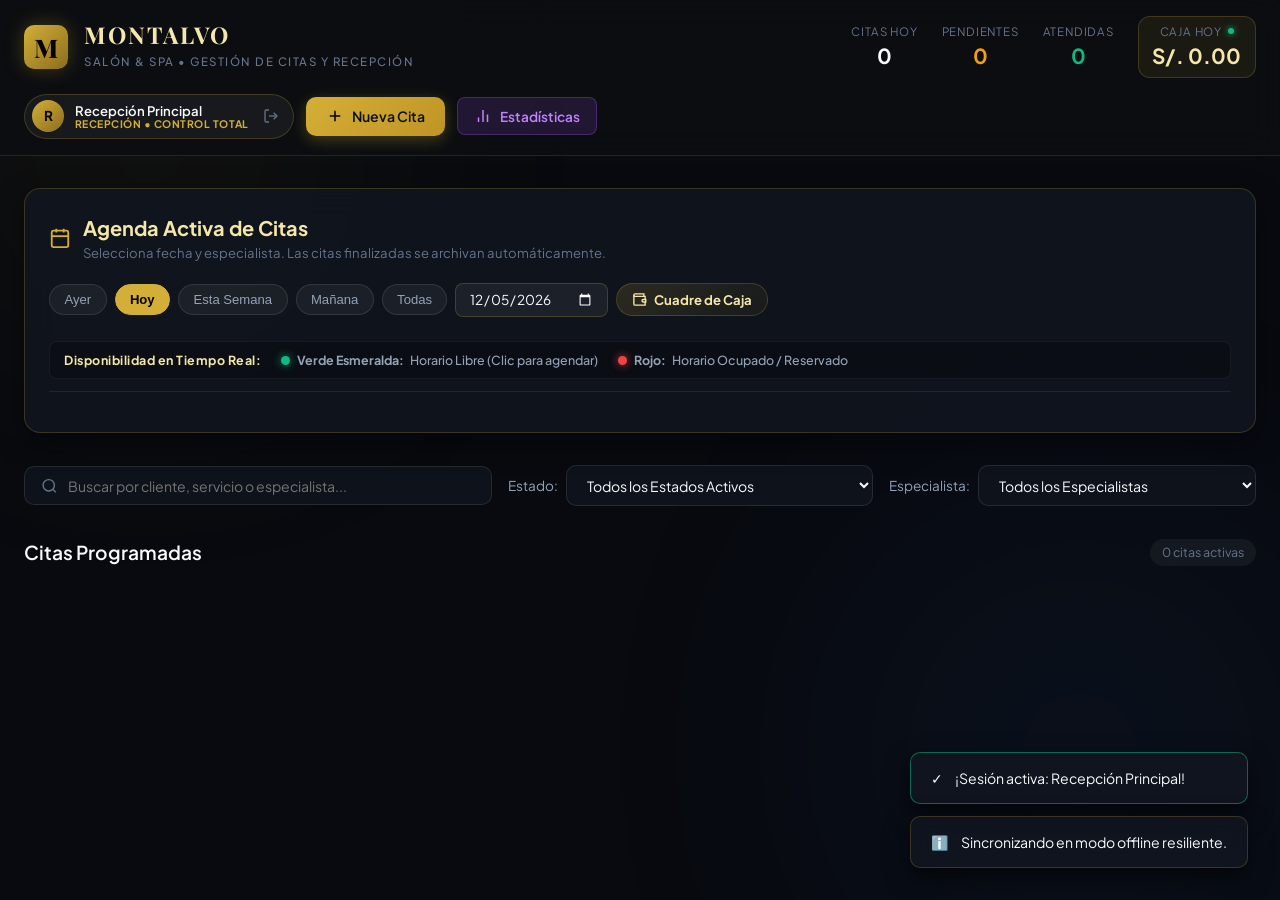
==== web/index.html @ 93b32dc4 "Sistema Montalvo Salón & Spa" ====
<!DOCTYPE html>
<html lang="es">
<head>
  <meta charset="UTF-8">
  <meta name="viewport" content="width=device-width, initial-scale=1.0">
  <title>Montalvo Salón & Spa | Gestión de Citas y Agenda</title>
  <link rel="preconnect" href="https://fonts.googleapis.com">
  <link href="https://fonts.googleapis.com/css2?family=Outfit:wght@300;400;500;600;700;800&family=Playfair+Display:ital,wght@0,600;0,700;1,400&family=Plus+Jakarta+Sans:wght@400;500;600;700;800&display=swap" rel="stylesheet">
  <link rel="stylesheet" href="styles.css">
</head>
<body>
  <!-- Fondo decorativo con gradientes sutiles -->
  <div class="bg-glow glow-1"></div>
  <div class="bg-glow glow-2"></div>

  <!-- Header / Barra de Navegación -->
  <header class="header">
    <div class="header-container">
      <div class="brand">
        <div class="brand-logo">M</div>
        <div class="brand-text">
          <h1>MONTALVO</h1>
          <span class="brand-tagline">SALÓN & SPA • GESTIÓN DE CITAS Y RECEPCIÓN</span>
        </div>
      </div>

      <div class="header-stats" id="headerStats">
        <div class="stat-card">
          <span class="stat-label">Citas Hoy</span>
          <span class="stat-value" id="statHoy">0</span>
        </div>
        <div class="stat-card">
          <span class="stat-label">Pendientes</span>
          <span class="stat-value text-amber" id="statPendientes">0</span>
        </div>
        <div class="stat-card">
          <span class="stat-label">Atendidas</span>
          <span class="stat-value text-emerald" id="statAtendidas">0</span>
        </div>
        <div class="stat-card stat-caja-header" id="cardCajaHeader" title="Ver desglose y arqueo de caja">
          <div class="caja-header-title-row">
            <span class="stat-label" id="statCajaLabel">Caja Hoy</span>
            <span class="caja-live-pulse" title="Actualizado en tiempo real"></span>
          </div>
          <span class="stat-value text-gold" id="statCajaValor">S/. 0.00</span>
        </div>
      </div>

      <div class="header-actions">
        <!-- Control de Sesión Activa (Recepcionista) -->
        <div class="user-session-badge" id="userSessionBadge">
          <div class="user-avatar" id="userAvatar">R</div>
          <div class="user-info">
            <span class="user-name" id="userName">Recepción Principal</span>
            <span class="user-role-tag" id="userRoleTag">RECEPCIONISTA</span>
          </div>
          <button class="btn-logout" id="btnLogout" title="Cerrar Sesión">
            <svg width="16" height="16" viewBox="0 0 24 24" fill="none" stroke="currentColor" stroke-width="2"><path d="M9 21H5a2 2 0 0 1-2-2V5a2 2 0 0 1 2-2h4"></path><polyline points="16 17 21 12 16 7"></polyline><line x1="21" y1="12" x2="9" y2="12"></line></svg>
          </button>
        </div>

        <button class="btn btn-gold" id="btnNuevaCita">
          <svg width="18" height="18" viewBox="0 0 24 24" fill="none" stroke="currentColor" stroke-width="2.2"><line x1="12" y1="5" x2="12" y2="19"></line><line x1="5" y1="12" x2="19" y2="12"></line></svg>
          Nueva Cita
        </button>

        <button class="btn btn-admin-stats" id="btnToggleStats" title="Ver Panel de Estadísticas">
          <svg width="18" height="18" viewBox="0 0 24 24" fill="none" stroke="currentColor" stroke-width="2"><line x1="18" y1="20" x2="18" y2="10"></line><line x1="12" y1="20" x2="12" y2="4"></line><line x1="6" y1="20" x2="6" y2="14"></line></svg>
          Estadísticas
        </button>
      </div>
    </div>
  </header>

  <!-- Contenedor Principal -->
  <main class="main-container">

    <!-- Panel de Estadísticas de Recepción (Ocultable / Tiempo Real) -->
    <section class="admin-stats-panel card hidden" id="panelAdminStats">
      <div class="stats-panel-header">
        <div>
          <span class="badge-gold">RESUMEN DEL SALÓN</span>
          <h2>Panel de Métricas & Rendimiento en Tiempo Real</h2>
        </div>
        <button class="btn-close-panel" id="btnCerrarStats">&times;</button>
      </div>

      <div class="kpi-grid">
        <div class="kpi-card">
          <span class="kpi-label">Total Citas Registradas</span>
          <span class="kpi-val" id="kpiTotal">0</span>
        </div>
        <div class="kpi-card">
          <span class="kpi-label">Citas Finalizadas (Cobradas)</span>
          <span class="kpi-val text-emerald" id="kpiFinalizadas">0</span>
        </div>
        <div class="kpi-card">
          <span class="kpi-label">Citas Pendientes de Atención</span>
          <span class="kpi-val text-amber" id="kpiPendientes">0</span>
        </div>
        <div class="kpi-card">
          <span class="kpi-label">Ingresos Totales en Caja</span>
          <span class="kpi-val text-gold" id="kpiIngresos">S/. 0.00</span>
        </div>
      </div>

      <div class="stats-breakdown-row">
        <div class="breakdown-card">
          <h3>Demanda por Especialidad / Servicio</h3>
          <div id="breakdownServicios" class="breakdown-list">
            <!-- Barras dinámicas de servicios -->
          </div>
        </div>
        <div class="breakdown-card">
          <h3>Citas Atendidas por Especialista</h3>
          <div id="breakdownEstilistas" class="breakdown-list">
            <!-- Barras dinámicas de estilistas -->
          </div>
        </div>
      </div>
    </section>
    
    <!-- Barra de Calendario y Filtro de Fecha -->
    <section class="calendar-bar card">
      <div class="calendar-header">
        <div class="calendar-title-group">
          <svg width="22" height="22" viewBox="0 0 24 24" fill="none" stroke="#d4af37" stroke-width="2"><rect x="3" y="4" width="18" height="18" rx="2" ry="2"></rect><line x1="16" y1="2" x2="16" y2="6"></line><line x1="8" y1="2" x2="8" y2="6"></line><line x1="3" y1="10" x2="21" y2="10"></line></svg>
          <div>
            <h2>Agenda Activa de Citas</h2>
            <p class="subtitle" id="calendarSubtitle">Selecciona fecha y especialista. Las citas finalizadas se archivan automáticamente.</p>
          </div>
        </div>

        <div class="calendar-controls">
          <button class="btn-chip" id="chipAyer" title="Ver citas y caja de ayer">Ayer</button>
          <button class="btn-chip active" id="chipHoy" title="Ver citas y caja de hoy">Hoy</button>
          <button class="btn-chip" id="chipSemana" title="Ver citas y balance semanal">Esta Semana</button>
          <button class="btn-chip" id="chipManana" title="Ver citas programadas de mañana">Mañana</button>
          <button class="btn-chip" id="chipTodas" title="Ver todo el historial activo">Todas</button>
          <div class="date-input-wrapper">
            <input type="date" id="inputFechaFiltro" class="date-input">
          </div>
          <button class="btn-caja-action" id="btnAbrirCaja" title="Ver balance, arqueo y recibos cobrados">
            <svg width="15" height="15" viewBox="0 0 24 24" fill="none" stroke="currentColor" stroke-width="2.2"><path d="M21 12V7H5a2 2 0 0 1 0-4h14v4"></path><path d="M3 5v14a2 2 0 0 0 2 2h16v-5"></path><path d="M18 12a2 2 0 0 0 0 4h4v-4Z"></path></svg>
            <span>Cuadre de Caja</span>
          </button>
        </div>
      </div>

      <!-- Leyenda de Disponibilidad en Tiempo Real -->
      <div class="slots-legend">
        <span class="legend-title">Disponibilidad en Tiempo Real:</span>
        <span class="legend-item"><span class="legend-dot dot-free"></span> <strong>Verde Esmeralda:</strong> Horario Libre (Clic para agendar)</span>
        <span class="legend-item"><span class="legend-dot dot-busy"></span> <strong>Rojo:</strong> Horario Ocupado / Reservado</span>
      </div>

      <!-- Barra de Horarios y Disponibilidad Rápida (Teclado Compacto Inteligente) -->
      <div class="slots-keyboard-grid" id="slotsVisualizer">
        <!-- Renderizado dinámico de chips compactos Verde / Rojo -->
      </div>
    </section>

    <!-- Barra de Filtros y Búsqueda -->
    <section class="filters-bar">
      <div class="search-box">
        <svg width="18" height="18" viewBox="0 0 24 24" fill="none" stroke="currentColor" stroke-width="2"><circle cx="11" cy="11" r="8"></circle><line x1="21" y1="21" x2="16.65" y2="16.65"></line></svg>
        <input type="text" id="inputBuscar" placeholder="Buscar por cliente, servicio o especialista...">
      </div>

      <div class="filter-group">
        <label for="filtroEstado">Estado:</label>
        <select id="filtroEstado" class="select-styled">
          <option value="TODOS">Todos los Estados Activos</option>
          <option value="Pendiente">Pendientes</option>
          <option value="Reprogramada">Reprogramadas</option>
          <option value="Atendida">Atendidas (Listas para Cobrar/Finalizar)</option>
          <option value="Cancelada">Canceladas</option>
        </select>
      </div>

      <div class="filter-group" id="groupFiltroEstilista">
        <label for="filtroEstilista">Especialista:</label>
        <select id="filtroEstilista" class="select-styled">
          <option value="TODOS">Todos los Especialistas</option>
        </select>
      </div>
    </section>

    <!-- Grid de Citas -->
    <section class="appointments-section">
      <div class="section-title-bar">
        <h3 id="citasTitulo">Citas Programadas</h3>
        <span class="badge-counter" id="contadorCitas">0 citas activas</span>
      </div>

      <div class="appointments-grid" id="citasGrid">
        <!-- Tarjetas dinámicas de citas -->
      </div>

      <div class="empty-state hidden" id="emptyState">
        <div class="empty-icon">✨</div>
        <h3>No hay citas activas para este criterio</h3>
        <p>Puedes registrar una nueva cita haciendo clic en el botón superior "+ Nueva Cita" o en un horario verde disponible.</p>
      </div>
    </section>
  </main>

  <!-- Modal: Iniciar Sesión de Recepción -->
  <div class="modal-overlay hidden" id="modalLogin">
    <div class="modal card modal-login-box">
      <div class="modal-header">
        <div class="text-center w-100">
          <div class="modal-brand-logo">M</div>
          <h3>Acceso a Recepción Montalvo</h3>
          <p class="subtitle">Gestión centralizada de citas y agenda</p>
        </div>
      </div>

      <!-- Acceso Rápido de 1 Clic -->
      <div class="quick-login-section">
        <button class="btn-quick-user w-100" id="btnQuickRecep" data-user="recep" data-pass="montalvo">
          <span class="quick-role-icon">👩‍💼</span>
          <div class="quick-user-text">
            <strong>Ingresar como Recepcionista (1 Clic)</strong>
            <span>Usuario: recep • Acceso Completo al Sistema</span>
          </div>
        </button>
      </div>

      <div class="divider-text">o ingresar con credenciales</div>

      <form id="formLogin" class="modal-form">
        <div class="form-group">
          <label for="loginUsername">Usuario</label>
          <input type="text" id="loginUsername" class="input-field" placeholder="recep" required>
        </div>
        <div class="form-group">
          <label for="loginPassword">Contraseña</label>
          <input type="password" id="loginPassword" class="input-field" placeholder="••••••" required>
        </div>

        <div id="loginError" class="alert-box alert-error hidden"></div>

        <div class="modal-footer">
          <button type="submit" class="btn btn-gold w-100">Entrar al Sistema</button>
        </div>
      </form>
    </div>
  </div>

  <!-- Modal: Nueva Cita -->
  <div class="modal-overlay hidden" id="modalNuevaCita">
    <div class="modal card">
      <div class="modal-header">
        <div>
          <h3>Agendar Nueva Cita</h3>
          <p class="subtitle">Montalvo Salón & Spa • Reserva Inteligente</p>
        </div>
        <button class="btn-close-modal" id="btnCerrarModalNueva">&times;</button>
      </div>

      <form id="formNuevaCita" class="modal-form">
        <div class="form-group">
          <label for="inputCliente">Nombre del Cliente *</label>
          <input type="text" id="inputCliente" class="input-field" placeholder="Ej. Luciana Ramos" required>
        </div>

        <div class="form-row">
          <div class="form-group">
            <label for="selectServicio">Servicio Solicitado *</label>
            <select id="selectServicio" class="select-styled" required></select>
          </div>
          <div class="form-group">
            <label for="selectEstilista">Especialista Asignado *</label>
            <select id="selectEstilista" class="select-styled" required></select>
          </div>
        </div>

        <div class="service-preview-box" id="servicePreviewBox">
          <span id="previewPrecio">Total: S/. 35.00</span>
          <span id="previewDuracion">Duración: 45 min</span>
        </div>

        <div class="form-row">
          <div class="form-group">
            <label for="inputFechaCita">Fecha de Cita *</label>
            <input type="date" id="inputFechaCita" class="input-field" required>
          </div>
          <div class="form-group">
            <label for="inputHoraCita">Hora *</label>
            <select id="inputHoraCita" class="select-styled" required>
              <option value="09:00">09:00 AM</option>
              <option value="10:00">10:00 AM</option>
              <option value="11:00">11:00 AM</option>
              <option value="11:30">11:30 AM</option>
              <option value="12:30">12:30 PM</option>
              <option value="14:00">02:00 PM</option>
              <option value="15:00">03:00 PM</option>
              <option value="16:00">04:00 PM</option>
              <option value="16:30">04:30 PM</option>
              <option value="17:30">05:30 PM</option>
              <option value="18:30">06:30 PM</option>
              <option value="19:30">07:30 PM</option>
            </select>
          </div>
        </div>

        <div class="modal-footer">
          <button type="button" class="btn btn-outline" id="btnCancelarModalNueva">Cancelar</button>
          <button type="submit" class="btn btn-gold">Confirmar y Agendar</button>
        </div>
      </form>
    </div>
  </div>

  <!-- Modal: Reprogramar Cita -->
  <div class="modal-overlay hidden" id="modalReprogramar">
    <div class="modal card">
      <div class="modal-header">
        <div>
          <h3>Reprogramar Cita</h3>
          <p class="subtitle">Validación de Estado y Horarios Disponibles</p>
        </div>
        <button class="btn-close-modal" id="btnCerrarModalReprogramar">&times;</button>
      </div>

      <div class="reprogram-summary" id="reprogramSummary"></div>

      <form id="formReprogramar" class="modal-form">
        <input type="hidden" id="reprogramId">

        <div class="form-row">
          <div class="form-group">
            <label for="reprogramNuevaFecha">Nueva Fecha *</label>
            <input type="date" id="reprogramNuevaFecha" class="input-field" required>
          </div>
          <div class="form-group">
            <label for="reprogramNuevaHora">Nueva Hora *</label>
            <select id="reprogramNuevaHora" class="select-styled" required>
              <option value="09:00">09:00 AM</option>
              <option value="10:00">10:00 AM</option>
              <option value="11:00">11:00 AM</option>
              <option value="11:30">11:30 AM</option>
              <option value="12:30">12:30 PM</option>
              <option value="14:00">02:00 PM</option>
              <option value="15:00">03:00 PM</option>
              <option value="16:00">04:00 PM</option>
              <option value="16:30">04:30 PM</option>
              <option value="17:30">05:30 PM</option>
              <option value="18:30">06:30 PM</option>
              <option value="19:30">07:30 PM</option>
            </select>
          </div>
        </div>

        <div class="alert-box alert-info">
          ℹ️ <strong>Regla del Sistema:</strong> Si la cita se encuentra en estado <em>Atendida</em> o <em>Finalizada</em>, el sistema impedirá la reprogramación.
        </div>

        <div class="modal-footer">
          <button type="button" class="btn btn-outline" id="btnCancelarModalReprogramar">Descartar</button>
          <button type="submit" class="btn btn-gold">Guardar Nueva Fecha/Hora</button>
        </div>
      </form>
    </div>
  </div>

  <!-- Modal de Cuadre y Cierre de Caja (Recepción & Auditoría) -->
  <div class="modal-overlay hidden" id="modalCierreCaja">
    <div class="modal-content bento-modal-caja">
      <div class="modal-header">
        <div class="caja-modal-title">
          <div class="modal-gold-badge">
            <svg width="22" height="22" viewBox="0 0 24 24" fill="none" stroke="#d4af37" stroke-width="2.2"><path d="M21 12V7H5a2 2 0 0 1 0-4h14v4"></path><path d="M3 5v14a2 2 0 0 0 2 2h16v-5"></path><path d="M18 12a2 2 0 0 0 0 4h4v-4Z"></path></svg>
          </div>
          <div>
            <h3>Cuadre de Caja & Arqueo de Ingresos</h3>
            <span class="caja-periodo-badge" id="cajaPeriodoLabel">Hoy</span>
          </div>
        </div>
        <button class="btn-close-modal" id="btnCerrarModalCaja">&times;</button>
      </div>

      <!-- Métricas Bento de Caja -->
      <div class="caja-kpi-grid">
        <div class="caja-kpi-card">
          <span class="caja-kpi-subtitle">Total Recaudado</span>
          <span class="caja-kpi-number text-gold" id="cajaModalTotal">S/. 0.00</span>
        </div>
        <div class="caja-kpi-card">
          <span class="caja-kpi-subtitle">Servicios Cobrados</span>
          <span class="caja-kpi-number text-emerald" id="cajaModalServiciosCount">0</span>
        </div>
        <div class="caja-kpi-card">
          <span class="caja-kpi-subtitle">Ticket Promedio</span>
          <span class="caja-kpi-number text-cyan" id="cajaModalTicketPromedio">S/. 0.00</span>
        </div>
      </div>

      <!-- Desglose por Estilista -->
      <div class="caja-breakdown-section">
        <h4 class="caja-subheading">Facturación por Especialista</h4>
        <div class="caja-stylist-grid" id="cajaStylistGrid">
          <!-- Generado dinámicamente -->
        </div>
      </div>

      <!-- Historial de Servicios Cobrados -->
      <div class="caja-table-section">
        <h4 class="caja-subheading">Detalle de Servicios Cobrados</h4>
        <div class="caja-table-wrapper">
          <table class="caja-table">
            <thead>
              <tr>
                <th>Hora</th>
                <th>Fecha</th>
                <th>Cliente</th>
                <th>Servicio</th>
                <th>Especialista</th>
                <th>Monto</th>
                <th>Estado</th>
              </tr>
            </thead>
            <tbody id="cajaTablaCitas">
              <!-- Filas generadas dinámicamente -->
            </tbody>
          </table>
        </div>
      </div>

      <div class="modal-footer caja-modal-footer">
        <button type="button" class="btn btn-outline" id="btnExportarCaja">
          <svg width="15" height="15" viewBox="0 0 24 24" fill="none" stroke="currentColor" stroke-width="2"><polyline points="6 9 6 2 18 2 18 9"></polyline><path d="M6 18H4a2 2 0 0 1-2-2v-5a2 2 0 0 1 2-2h16a2 2 0 0 1 2 2v5a2 2 0 0 1-2 2h-2"></path><rect x="6" y="14" width="12" height="8"></rect></svg>
          Imprimir / Exportar Reporte
        </button>
        <button type="button" class="btn btn-gold" id="btnCerrarCajaFooter">Cerrar</button>
      </div>
    </div>
  </div>

  <!-- Notificaciones Toast -->
  <div class="toast-container" id="toastContainer"></div>

  <script src="app.js"></script>
</body>
</html>
---- web/styles.css ----
:root {
  --bg-main: #080a0f;
  --bg-surface: #0e121a;
  --bg-card: rgba(18, 23, 34, 0.75);
  --bg-card-hover: rgba(24, 30, 46, 0.9);
  
  --gold-primary: #d4af37;
  --gold-light: #f5e7a9;
  --gold-dark: #8c6d1f;
  --gold-glow: rgba(212, 175, 55, 0.28);
  --gold-border: rgba(212, 175, 55, 0.22);
  --gold-border-glow: rgba(212, 175, 55, 0.45);

  --text-primary: #f8fafc;
  --text-secondary: #94a3b8;
  --text-muted: #64748b;

  /* Estados y Píldoras Luminosas con Pulse */
  --status-pending-bg: rgba(245, 158, 11, 0.1);
  --status-pending-text: #fbbf24;
  --status-pending-border: rgba(245, 158, 11, 0.25);
  --status-pending-dot: #f59e0b;

  --status-active-bg: rgba(14, 165, 233, 0.1);
  --status-active-text: #38bdf8;
  --status-active-border: rgba(14, 165, 233, 0.25);
  --status-active-dot: #0ea5e9;

  --status-reprogrammed-bg: rgba(99, 102, 241, 0.1);
  --status-reprogrammed-text: #818cf8;
  --status-reprogrammed-border: rgba(99, 102, 241, 0.25);
  --status-reprogrammed-dot: #6366f1;

  --status-canceled-bg: rgba(239, 68, 68, 0.08);
  --status-canceled-text: #f87171;
  --status-canceled-border: rgba(239, 68, 68, 0.2);
  --status-canceled-dot: #ef4444;

  /* Esmeralda Neón para Horarios Libres */
  --emerald-free-bg: rgba(16, 185, 129, 0.12);
  --emerald-free-text: #34d399;
  --emerald-free-border: rgba(16, 185, 129, 0.3);
  --emerald-free-glow: rgba(16, 185, 129, 0.4);

  --font-main: 'Plus Jakarta Sans', -apple-system, BlinkMacSystemFont, 'Segoe UI', Roboto, sans-serif;
  --font-display: 'Outfit', sans-serif;
  --font-serif: 'Playfair Display', Georgia, serif;
  --ease-smooth: cubic-bezier(0.16, 1, 0.3, 1);
}

* {
  box-sizing: border-box;
  margin: 0;
  padding: 0;
}

body {
  font-family: var(--font-main);
  background-color: var(--bg-main);
  color: var(--text-primary);
  line-height: 1.5;
  min-height: 100vh;
  position: relative;
  overflow-x: hidden;
}

/* Background Ambient Glows */
.bg-glow {
  position: fixed;
  border-radius: 50%;
  filter: blur(140px);
  pointer-events: none;
  z-index: 0;
  opacity: 0.15;
}
.glow-1 {
  width: 500px;
  height: 500px;
  background: radial-gradient(circle, var(--gold-primary), transparent 70%);
  top: -100px;
  left: -100px;
}
.glow-2 {
  width: 600px;
  height: 600px;
  background: radial-gradient(circle, #3b82f6, transparent 70%);
  bottom: -150px;
  right: -100px;
}

/* Utilitarios */
.hidden { display: none !important; }
.card {
  background: var(--bg-card);
  backdrop-filter: blur(16px);
  -webkit-backdrop-filter: blur(16px);
  border: 1px solid var(--gold-border);
  border-radius: 16px;
  box-shadow: 0 10px 30px rgba(0, 0, 0, 0.45);
}

/* Header */
.header {
  position: sticky;
  top: 0;
  z-index: 50;
  background: rgba(12, 14, 18, 0.88);
  backdrop-filter: blur(16px);
  border-bottom: 1px solid rgba(212, 175, 55, 0.15);
  padding: 1rem 1.5rem;
}
.header-container {
  max-width: 1300px;
  margin: 0 auto;
  display: flex;
  align-items: center;
  justify-content: space-between;
  flex-wrap: wrap;
  gap: 1rem;
}

.brand {
  display: flex;
  align-items: center;
  gap: 1rem;
}
.brand-logo {
  width: 44px;
  height: 44px;
  background: linear-gradient(135deg, var(--gold-primary), var(--gold-dark));
  color: #000;
  font-family: var(--font-serif);
  font-size: 1.6rem;
  font-weight: 800;
  display: flex;
  align-items: center;
  justify-content: center;
  border-radius: 10px;
  box-shadow: 0 0 20px var(--gold-glow);
}
.brand-text h1 {
  font-family: var(--font-serif);
  font-size: 1.45rem;
  letter-spacing: 2px;
  color: var(--gold-light);
  line-height: 1.1;
}
.brand-tagline {
  font-size: 0.72rem;
  letter-spacing: 1.5px;
  color: var(--text-muted);
  font-weight: 500;
}

.header-stats {
  display: flex;
  align-items: center;
  gap: 1.5rem;
}
.stat-card {
  display: flex;
  flex-direction: column;
  align-items: center;
}
.stat-label {
  font-size: 0.72rem;
  color: var(--text-muted);
  text-transform: uppercase;
  letter-spacing: 0.8px;
}
.stat-value {
  font-size: 1.3rem;
  font-weight: 700;
  color: var(--text-primary);
}
.text-amber { color: #f59e0b; }
.text-emerald { color: #10b981; }

.header-actions {
  display: flex;
  align-items: center;
  gap: 0.75rem;
}

/* Botones */
.btn {
  display: inline-flex;
  align-items: center;
  gap: 0.5rem;
  padding: 0.65rem 1.25rem;
  font-family: var(--font-main);
  font-size: 0.88rem;
  font-weight: 600;
  border-radius: 10px;
  cursor: pointer;
  transition: all 0.25s ease;
  border: none;
  text-decoration: none;
}
.btn-gold {
  background: linear-gradient(135deg, var(--gold-primary), #bf9525);
  color: #0c0e12;
  box-shadow: 0 4px 15px rgba(212, 175, 55, 0.3);
}
.btn-gold:hover {
  transform: translateY(-2px);
  box-shadow: 0 6px 20px rgba(212, 175, 55, 0.5);
  background: linear-gradient(135deg, #dfbc45, var(--gold-primary));
}
.btn-outline {
  background: rgba(255, 255, 255, 0.04);
  color: var(--text-primary);
  border: 1px solid rgba(255, 255, 255, 0.12);
}
.btn-outline:hover {
  background: rgba(255, 255, 255, 0.08);
  border-color: var(--gold-primary);
  color: var(--gold-light);
}

/* Main Container */
.main-container {
  max-width: 1300px;
  margin: 2rem auto;
  padding: 0 1.5rem;
  display: flex;
  flex-direction: column;
  gap: 2rem;
  position: relative;
  z-index: 1;
}

/* Calendar & Availability Bar */
.calendar-bar {
  padding: 1.5rem;
}
.calendar-header {
  display: flex;
  justify-content: space-between;
  align-items: center;
  flex-wrap: wrap;
  gap: 1.25rem;
  margin-bottom: 1.5rem;
}
.calendar-title-group {
  display: flex;
  align-items: center;
  gap: 0.75rem;
}
.calendar-title-group h2 {
  font-size: 1.25rem;
  color: var(--gold-light);
}
.subtitle {
  font-size: 0.82rem;
  color: var(--text-muted);
}
.calendar-controls {
  display: flex;
  align-items: center;
  gap: 0.5rem;
  flex-wrap: wrap;
}
.btn-chip {
  padding: 0.45rem 0.9rem;
  border-radius: 20px;
  background: rgba(255, 255, 255, 0.05);
  border: 1px solid rgba(255, 255, 255, 0.1);
  color: var(--text-secondary);
  font-size: 0.82rem;
  font-weight: 500;
  cursor: pointer;
  transition: all 0.2s;
}
.btn-chip:hover {
  border-color: var(--gold-primary);
  color: var(--text-primary);
}
.btn-chip.active {
  background: var(--gold-primary);
  color: #000;
  border-color: var(--gold-primary);
  font-weight: 600;
}
.date-input-wrapper {
  position: relative;
}
.date-input {
  background: rgba(255, 255, 255, 0.06);
  border: 1px solid var(--gold-border);
  color: var(--text-primary);
  padding: 0.42rem 0.8rem;
  border-radius: 8px;
  font-family: var(--font-main);
  font-size: 0.85rem;
}
.date-input::-webkit-calendar-picker-indicator {
  filter: invert(1);
  cursor: pointer;
}

/* Slots Legend */
.slots-legend {
  display: flex;
  align-items: center;
  gap: 1.25rem;
  margin-top: 1rem;
  padding: 0.55rem 0.9rem;
  background: rgba(0, 0, 0, 0.25);
  border-radius: 8px;
  border: 1px solid rgba(255, 255, 255, 0.05);
  font-size: 0.78rem;
  color: var(--text-secondary);
}
.legend-title {
  font-weight: 700;
  color: var(--gold-light);
  letter-spacing: 0.04em;
}
.legend-item {
  display: flex;
  align-items: center;
  gap: 0.4rem;
  font-weight: 500;
}
.legend-dot {
  width: 9px;
  height: 9px;
  border-radius: 50%;
  display: inline-block;
}
.dot-free {
  background: #10b981;
  box-shadow: 0 0 8px rgba(16, 185, 129, 0.8);
}
.dot-busy {
  background: #ef4444;
  box-shadow: 0 0 8px rgba(239, 68, 68, 0.8);
}

/* ==========================================================
   SLOTS KEYBOARD GRID (TECLADO COMPACTO DE HORARIOS INTELIGENTE)
   ========================================================== */
.slots-keyboard-grid {
  display: grid;
  grid-template-columns: repeat(auto-fill, minmax(92px, 1fr));
  gap: 0.55rem;
  padding-top: 1rem;
  margin-top: 0.75rem;
  border-top: 1px solid rgba(255, 255, 255, 0.08);
}

.slot-chip {
  display: flex;
  flex-direction: column;
  align-items: center;
  justify-content: center;
  padding: 0.5rem 0.65rem;
  border-radius: 10px;
  font-family: var(--font-main);
  font-size: 0.78rem;
  cursor: pointer;
  border: 1px solid transparent;
  transition: all 0.22s var(--ease-smooth);
  user-select: none;
  position: relative;
  overflow: hidden;
}

/* Estado Libre (Verde Esmeralda Neón) */
.slot-chip.is-free {
  background: var(--emerald-free-bg);
  border-color: var(--emerald-free-border);
  color: var(--emerald-free-text);
}

.slot-chip.is-free:hover {
  background: rgba(16, 185, 129, 0.24);
  border-color: var(--emerald-free-text);
  transform: translateY(-2px);
  box-shadow: 0 4px 16px var(--emerald-free-glow);
}

.slot-chip .chip-time {
  font-family: var(--font-display);
  font-weight: 700;
  font-size: 0.88rem;
  letter-spacing: 0.02em;
}

.slot-chip .chip-state {
  font-size: 0.65rem;
  font-weight: 600;
  opacity: 0.88;
  text-transform: uppercase;
  letter-spacing: 0.04em;
  margin-top: 0.1rem;
}

/* Estado Ocupado (Rojo Suave) */
.slot-chip.is-busy {
  background: rgba(239, 68, 68, 0.08);
  border-color: rgba(239, 68, 68, 0.25);
  color: #f87171;
  opacity: 0.65;
  cursor: not-allowed;
}

.slot-chip.is-busy:hover {
  opacity: 0.9;
  border-color: rgba(239, 68, 68, 0.45);
}

/* Filters Bar */
.filters-bar {
  display: flex;
  align-items: center;
  justify-content: space-between;
  flex-wrap: wrap;
  gap: 1rem;
}
.search-box {
  display: flex;
  align-items: center;
  gap: 0.6rem;
  background: var(--bg-surface);
  border: 1px solid rgba(255, 255, 255, 0.1);
  padding: 0.6rem 1rem;
  border-radius: 10px;
  flex: 1;
  min-width: 260px;
  max-width: 480px;
}
.search-box input {
  background: transparent;
  border: none;
  outline: none;
  color: var(--text-primary);
  font-family: var(--font-main);
  font-size: 0.88rem;
  width: 100%;
}
.search-box svg { color: var(--text-muted); }
.filter-group {
  display: flex;
  align-items: center;
  gap: 0.5rem;
  font-size: 0.85rem;
  color: var(--text-secondary);
}
.select-styled {
  background: var(--bg-surface);
  border: 1px solid rgba(255, 255, 255, 0.1);
  color: var(--text-primary);
  padding: 0.6rem 1rem;
  border-radius: 10px;
  font-family: var(--font-main);
  font-size: 0.88rem;
  outline: none;
  cursor: pointer;
}
.select-styled:focus {
  border-color: var(--gold-primary);
}

/* Appointments Section */
.section-title-bar {
  display: flex;
  align-items: center;
  justify-content: space-between;
  margin-bottom: 1.25rem;
}
.section-title-bar h3 {
  font-size: 1.2rem;
  font-weight: 600;
  color: var(--text-primary);
}
.badge-counter {
  font-size: 0.78rem;
  color: var(--text-muted);
  background: rgba(255, 255, 255, 0.05);
  padding: 0.25rem 0.75rem;
  border-radius: 20px;
}

.appointments-grid {
  display: grid;
  grid-template-columns: repeat(auto-fill, minmax(350px, 1fr));
  gap: 1.25rem;
}

/* ==========================================================
   TARJETA DE CITA (BENTO ESTILO PREMIUM & GLASSMORPHISM)
   ========================================================== */
.bento-appointment-card,
.appointment-card {
  position: relative;
  display: flex;
  flex-direction: column;
  justify-content: space-between;
  background: var(--bg-card);
  backdrop-filter: blur(12px);
  -webkit-backdrop-filter: blur(12px);
  border: 1px solid var(--gold-border);
  border-radius: 16px;
  padding: 1.35rem;
  gap: 1.15rem;
  box-shadow: 0 8px 24px rgba(0, 0, 0, 0.35);
  transition: all 0.3s var(--ease-smooth);
}

.bento-appointment-card:hover,
.appointment-card:hover {
  background: var(--bg-card-hover);
  border-color: var(--gold-border-glow);
  transform: translateY(-3px);
  box-shadow: 0 12px 32px rgba(0, 0, 0, 0.5), 0 0 20px var(--gold-glow);
}

/* Cabecera de Tarjeta */
.card-top-row,
.appointment-card-header {
  display: flex;
  justify-content: space-between;
  align-items: center;
}

.time-badge,
.appointment-time {
  display: inline-flex;
  align-items: center;
  gap: 0.45rem;
  font-family: var(--font-display);
  font-weight: 700;
  font-size: 0.95rem;
  color: var(--text-primary);
  background: rgba(255, 255, 255, 0.05);
  padding: 0.3rem 0.65rem;
  border-radius: 8px;
  border: 1px solid rgba(255, 255, 255, 0.08);
}

/* ==========================================================
   PÍLDORAS DE ESTADO CON PULSE ANIMATION
   ========================================================== */
.status-pill {
  display: inline-flex;
  align-items: center;
  gap: 0.45rem;
  padding: 0.28rem 0.65rem;
  border-radius: 999px;
  font-family: var(--font-main);
  font-size: 0.72rem;
  font-weight: 700;
  letter-spacing: 0.03em;
  text-transform: uppercase;
}

.status-dot {
  width: 6px;
  height: 6px;
  border-radius: 50%;
  position: relative;
}

.status-dot::after {
  content: '';
  position: absolute;
  top: 0;
  left: 0;
  width: 100%;
  height: 100%;
  border-radius: 50%;
  animation: pulse-ring 1.8s infinite cubic-bezier(0.24, 0, 0.38, 1);
}

/* Pendiente (Ámbar sutil con texto dorado brillante) */
.status-pill.pending,
.status-badge.status-pendiente {
  background: var(--status-pending-bg);
  color: var(--status-pending-text);
  border: 1px solid var(--status-pending-border);
}
.status-pill.pending .status-dot,
.status-badge.status-pendiente::before { 
  background: var(--status-pending-dot); 
  box-shadow: 0 0 8px var(--status-pending-dot);
}
.status-pill.pending .status-dot::after { background: var(--status-pending-dot); }

/* En Atención / Atendida (Azul marino sutil con celeste eléctrico) */
.status-pill.active,
.status-badge.status-atendida {
  background: var(--status-active-bg);
  color: var(--status-active-text);
  border: 1px solid var(--status-active-border);
}
.status-pill.active .status-dot,
.status-badge.status-atendida::before { 
  background: var(--status-active-dot); 
  box-shadow: 0 0 8px var(--status-active-dot);
}
.status-pill.active .status-dot::after { background: var(--status-active-dot); }

/* Reprogramada (Zafiro / Violeta) */
.status-pill.reprogrammed,
.status-badge.status-reprogramada {
  background: var(--status-reprogrammed-bg);
  color: var(--status-reprogrammed-text);
  border: 1px solid var(--status-reprogrammed-border);
}
.status-pill.reprogrammed .status-dot,
.status-badge.status-reprogramada::before { 
  background: var(--status-reprogrammed-dot); 
  box-shadow: 0 0 8px var(--status-reprogrammed-dot);
}
.status-pill.reprogrammed .status-dot::after { background: var(--status-reprogrammed-dot); }

/* Cancelada (Rojo oscuro sutil con carmesí apagado) */
.status-pill.canceled,
.status-badge.status-cancelada {
  background: var(--status-canceled-bg);
  color: var(--status-canceled-text);
  border: 1px solid var(--status-canceled-border);
}
.status-pill.canceled .status-dot,
.status-badge.status-cancelada::before { 
  background: var(--status-canceled-dot); 
}
.status-pill.canceled .status-dot::after { display: none; }

@keyframes pulse-ring {
  0% { transform: scale(1); opacity: 0.85; }
  100% { transform: scale(2.6); opacity: 0; }
}

/* Cuerpo de la Tarjeta */
.card-content,
.appointment-body {
  display: flex;
  flex-direction: column;
  gap: 0.35rem;
}

.client-name {
  font-family: var(--font-display);
  font-size: 1.18rem;
  font-weight: 700;
  color: var(--text-primary);
  line-height: 1.25;
}

.service-title,
.service-name {
  font-family: var(--font-main);
  font-size: 0.85rem;
  font-weight: 500;
  color: var(--gold-light);
}

.card-meta-row,
.appointment-meta {
  display: flex;
  align-items: center;
  gap: 1rem;
  margin-top: 0.25rem;
  font-family: var(--font-main);
  font-size: 0.78rem;
  color: var(--text-muted);
}

.meta-item {
  display: inline-flex;
  align-items: center;
  gap: 0.35rem;
}

/* Pie de Tarjeta y Precios */
.card-bottom-row,
.appointment-footer {
  display: flex;
  justify-content: space-between;
  align-items: center;
  padding-top: 0.85rem;
  border-top: 1px solid rgba(255, 255, 255, 0.06);
}

.price-container,
.price-tag {
  display: flex;
  flex-direction: column;
}

.price-label {
  font-size: 0.65rem;
  text-transform: uppercase;
  letter-spacing: 0.05em;
  color: var(--text-muted);
}

.price-value {
  font-family: var(--font-display);
  font-size: 1.25rem;
  font-weight: 800;
  color: var(--gold-primary);
  text-shadow: 0 0 10px rgba(212, 175, 55, 0.3);
}

/* ==========================================================
   BOTONES DE MICRO-INTERACCIÓN DINÁMICA
   ========================================================== */
.card-actions-group,
.action-buttons {
  display: flex;
  align-items: center;
  gap: 0.45rem;
  flex-wrap: wrap;
}

.btn-minimal {
  background: rgba(255, 255, 255, 0.05);
  border: 1px solid rgba(255, 255, 255, 0.12);
  color: var(--text-secondary);
  font-family: var(--font-main);
  font-size: 0.76rem;
  font-weight: 600;
  padding: 0.45rem 0.75rem;
  border-radius: 8px;
  cursor: pointer;
  transition: all 0.2s var(--ease-smooth);
}

.btn-minimal:hover {
  background: rgba(255, 255, 255, 0.12);
  color: var(--text-primary);
  border-color: rgba(255, 255, 255, 0.25);
  transform: translateY(-1px);
}

.btn-minimal.btn-atender {
  color: #34d399;
  border-color: rgba(16, 185, 129, 0.25);
}
.btn-minimal.btn-atender:hover {
  background: rgba(16, 185, 129, 0.2);
  border-color: #34d399;
  color: #fff;
}

.btn-minimal.btn-cancelar {
  color: #f87171;
  border-color: rgba(239, 68, 68, 0.25);
}
.btn-minimal.btn-cancelar:hover {
  background: rgba(239, 68, 68, 0.2);
  border-color: #f87171;
  color: #fff;
}

/* Botón Especial: Finalizar Cita (Scale(1.02) + Glow Perimetral) */
.btn-finalize-luxe,
.btn-finalize {
  position: relative;
  background: linear-gradient(135deg, #10b981 0%, #059669 100%);
  color: #ffffff;
  border: 1px solid rgba(52, 211, 153, 0.4);
  font-family: var(--font-main);
  font-size: 0.78rem;
  font-weight: 700;
  padding: 0.45rem 0.95rem;
  border-radius: 8px;
  cursor: pointer;
  display: inline-flex;
  align-items: center;
  gap: 0.4rem;
  box-shadow: 0 4px 12px rgba(16, 185, 129, 0.25);
  transition: all 0.24s var(--ease-smooth);
}

.btn-finalize-luxe:hover,
.btn-finalize:hover {
  transform: scale(1.02) translateY(-1px);
  background: linear-gradient(135deg, #34d399 0%, #10b981 100%);
  border-color: #6ee7b7;
  box-shadow: 0 0 20px rgba(16, 185, 129, 0.5), 0 6px 16px rgba(0, 0, 0, 0.4);
}

.btn-finalize-luxe:active,
.btn-finalize:active {
  transform: scale(0.98);
}

/* Animación de Desvanecimiento Suave al Finalizar (400ms) */
.card-dismissing {
  opacity: 0 !important;
  transform: translateY(10px) scale(0.96) !important;
  transition: all 0.4s var(--ease-smooth) !important;
  pointer-events: none;
}

/* Empty State */
.empty-state {
  text-align: center;
  padding: 4rem 2rem;
  background: var(--bg-card);
  border-radius: 16px;
  border: 1px dashed rgba(255, 255, 255, 0.1);
}
.empty-icon {
  font-size: 3rem;
  margin-bottom: 1rem;
}
.empty-state h3 {
  color: var(--text-primary);
  margin-bottom: 0.5rem;
}
.empty-state p {
  color: var(--text-muted);
  font-size: 0.9rem;
}

/* Panel Close Button */
.btn-close-panel {
  background: transparent;
  border: none;
  font-size: 1.8rem;
  color: var(--text-muted);
  cursor: pointer;
}
.btn-close-panel:hover { color: #fff; }

/* Modals */
.modal-overlay {
  position: fixed;
  top: 0;
  left: 0;
  width: 100vw;
  height: 100vh;
  background: rgba(0, 0, 0, 0.75);
  backdrop-filter: blur(8px);
  z-index: 100;
  display: flex;
  align-items: center;
  justify-content: center;
  padding: 1.5rem;
}
.modal {
  width: 100%;
  max-width: 540px;
  padding: 2rem;
  border: 1px solid var(--gold-border);
  box-shadow: 0 20px 50px rgba(0, 0, 0, 0.8), 0 0 30px var(--gold-glow);
  animation: modalIn 0.25s cubic-bezier(0.16, 1, 0.3, 1);
}
@keyframes modalIn {
  from { opacity: 0; transform: scale(0.95) translateY(10px); }
  to { opacity: 1; transform: scale(1) translateY(0); }
}

.modal-header {
  display: flex;
  align-items: flex-start;
  justify-content: space-between;
  margin-bottom: 1.5rem;
}
.modal-header h3 {
  font-size: 1.3rem;
  color: var(--gold-light);
}
.btn-close-modal {
  background: transparent;
  border: none;
  font-size: 1.8rem;
  color: var(--text-muted);
  cursor: pointer;
  line-height: 1;
}
.btn-close-modal:hover { color: #fff; }

.modal-form {
  display: flex;
  flex-direction: column;
  gap: 1.25rem;
}
.form-group {
  display: flex;
  flex-direction: column;
  gap: 0.45rem;
}
.form-group label {
  font-size: 0.82rem;
  font-weight: 500;
  color: var(--text-secondary);
}
.input-field {
  background: var(--bg-surface);
  border: 1px solid rgba(255, 255, 255, 0.12);
  color: var(--text-primary);
  padding: 0.75rem 1rem;
  border-radius: 10px;
  font-family: var(--font-main);
  font-size: 0.9rem;
  outline: none;
  transition: border-color 0.2s;
}
.input-field:focus {
  border-color: var(--gold-primary);
}
.form-row {
  display: grid;
  grid-template-columns: 1fr 1fr;
  gap: 1rem;
}

.service-preview-box {
  background: rgba(212, 175, 55, 0.08);
  border: 1px dashed rgba(212, 175, 55, 0.3);
  padding: 0.75rem 1rem;
  border-radius: 10px;
  display: flex;
  justify-content: space-between;
  font-size: 0.88rem;
  color: var(--gold-light);
  font-weight: 600;
}

.reprogram-summary {
  background: rgba(0, 0, 0, 0.25);
  border: 1px solid rgba(255, 255, 255, 0.08);
  padding: 1rem;
  border-radius: 10px;
  margin-bottom: 1.25rem;
  font-size: 0.88rem;
  display: flex;
  flex-direction: column;
  gap: 0.35rem;
}

.alert-box {
  padding: 0.85rem 1rem;
  border-radius: 10px;
  font-size: 0.82rem;
  line-height: 1.45;
}
.alert-info {
  background: rgba(59, 130, 246, 0.12);
  border: 1px solid rgba(59, 130, 246, 0.25);
  color: #93c5fd;
}

.modal-footer {
  display: flex;
  justify-content: flex-end;
  gap: 0.75rem;
  margin-top: 0.75rem;
}

/* Toast Notifications */
.toast-container {
  position: fixed;
  bottom: 2rem;
  right: 2rem;
  z-index: 200;
  display: flex;
  flex-direction: column;
  gap: 0.75rem;
}
.toast {
  background: var(--bg-card);
  border: 1px solid var(--gold-border);
  backdrop-filter: blur(12px);
  padding: 0.9rem 1.25rem;
  border-radius: 10px;
  box-shadow: 0 10px 25px rgba(0, 0, 0, 0.6);
  color: var(--text-primary);
  font-size: 0.88rem;
  display: flex;
  align-items: center;
  gap: 0.75rem;
  min-width: 280px;
  animation: toastIn 0.3s cubic-bezier(0.16, 1, 0.3, 1);
}
@keyframes toastIn {
  from { opacity: 0; transform: translateX(30px); }
  to { opacity: 1; transform: translateX(0); }
}
.toast-success { border-color: rgba(16, 185, 129, 0.5); }
.toast-error { border-color: rgba(239, 68, 68, 0.5); }

/* User Session Badge */
.user-session-badge {
  display: flex;
  align-items: center;
  gap: 0.65rem;
  background: rgba(255, 255, 255, 0.05);
  border: 1px solid var(--gold-border);
  padding: 0.35rem 0.65rem 0.35rem 0.45rem;
  border-radius: 999px;
  transition: all 0.2s ease;
}
.user-avatar {
  width: 32px;
  height: 32px;
  background: linear-gradient(135deg, var(--gold-primary), var(--gold-dark));
  color: #000;
  font-weight: 700;
  border-radius: 50%;
  display: flex;
  align-items: center;
  justify-content: center;
  font-size: 0.85rem;
}
.user-info {
  display: flex;
  flex-direction: column;
  line-height: 1.15;
}
.user-name {
  font-size: 0.82rem;
  font-weight: 600;
  color: var(--text-primary);
  white-space: nowrap;
}
.user-role-tag {
  font-size: 0.65rem;
  font-weight: 700;
  text-transform: uppercase;
  color: var(--gold-primary);
  letter-spacing: 0.05em;
}
.btn-logout {
  background: transparent;
  border: none;
  color: var(--text-muted);
  cursor: pointer;
  padding: 4px;
  border-radius: 6px;
  display: flex;
  align-items: center;
  justify-content: center;
  transition: all 0.2s;
}
.btn-logout:hover {
  color: #ef4444;
  background: rgba(239, 68, 68, 0.1);
}

.btn-admin-stats {
  background: rgba(168, 85, 247, 0.15);
  border: 1px solid rgba(168, 85, 247, 0.3);
  color: #c084fc;
  padding: 0.55rem 1rem;
  border-radius: 8px;
  font-weight: 600;
  font-size: 0.85rem;
  cursor: pointer;
  display: flex;
  align-items: center;
  gap: 0.5rem;
  transition: all 0.2s;
}
.btn-admin-stats:hover {
  background: rgba(168, 85, 247, 0.25);
  border-color: #c084fc;
  transform: translateY(-1px);
}


/* Admin Stats Panel */
.admin-stats-panel {
  margin-bottom: 2rem;
  padding: 1.5rem;
  border: 1px solid rgba(212, 175, 55, 0.35);
  background: radial-gradient(circle at top right, rgba(212, 175, 55, 0.08), var(--bg-card) 70%);
}
.stats-panel-header {
  display: flex;
  justify-content: space-between;
  align-items: flex-start;
  margin-bottom: 1.5rem;
}
.badge-gold {
  display: inline-block;
  font-size: 0.65rem;
  font-weight: 800;
  letter-spacing: 0.1em;
  color: var(--gold-primary);
  background: rgba(212, 175, 55, 0.12);
  border: 1px solid var(--gold-border);
  padding: 0.2rem 0.6rem;
  border-radius: 4px;
  margin-bottom: 0.35rem;
}
.kpi-grid {
  display: grid;
  grid-template-columns: repeat(auto-fit, minmax(200px, 1fr));
  gap: 1rem;
  margin-bottom: 1.75rem;
}
.kpi-card {
  background: rgba(0, 0, 0, 0.3);
  border: 1px solid rgba(255, 255, 255, 0.06);
  padding: 1rem 1.25rem;
  border-radius: 12px;
  display: flex;
  flex-direction: column;
  gap: 0.35rem;
}
.kpi-label {
  font-size: 0.78rem;
  color: var(--text-secondary);
  font-weight: 500;
}
.kpi-val {
  font-size: 1.6rem;
  font-weight: 800;
  font-family: var(--font-main);
  color: var(--text-primary);
}
.text-gold { color: var(--gold-light); }

.stats-breakdown-row {
  display: grid;
  grid-template-columns: 1fr 1fr;
  gap: 1.25rem;
}
.breakdown-card {
  background: rgba(0, 0, 0, 0.25);
  border: 1px solid rgba(255, 255, 255, 0.05);
  padding: 1.25rem;
  border-radius: 12px;
}
.breakdown-card h3 {
  font-size: 0.88rem;
  font-weight: 700;
  color: var(--gold-light);
  margin-bottom: 1rem;
  text-transform: uppercase;
  letter-spacing: 0.05em;
}
.breakdown-list {
  display: flex;
  flex-direction: column;
  gap: 0.85rem;
}
.breakdown-item {
  display: flex;
  flex-direction: column;
  gap: 0.3rem;
}
.breakdown-item-header {
  display: flex;
  justify-content: space-between;
  font-size: 0.82rem;
}
.breakdown-bar-bg {
  height: 8px;
  background: rgba(255, 255, 255, 0.08);
  border-radius: 999px;
  overflow: hidden;
}
.breakdown-bar-fill {
  height: 100%;
  background: linear-gradient(90deg, var(--gold-dark), var(--gold-primary));
  border-radius: 999px;
  transition: width 0.6s cubic-bezier(0.16, 1, 0.3, 1);
}

/* Modal Login */
.modal-login-box {
  max-width: 480px;
}
.modal-brand-logo {
  width: 48px;
  height: 48px;
  background: linear-gradient(135deg, var(--gold-primary), var(--gold-dark));
  color: #000;
  font-family: var(--font-serif);
  font-weight: 800;
  font-size: 1.75rem;
  border-radius: 12px;
  display: flex;
  align-items: center;
  justify-content: center;
  margin: 0 auto 0.75rem;
  box-shadow: 0 4px 15px var(--gold-glow);
}
.text-center { text-align: center; }
.w-100 { width: 100%; }

.quick-login-section {
  margin: 1.25rem 0;
  background: rgba(0, 0, 0, 0.25);
  padding: 1rem;
  border-radius: 12px;
  border: 1px solid rgba(255, 255, 255, 0.05);
}
.quick-login-title {
  display: block;
  font-size: 0.7rem;
  font-weight: 700;
  color: var(--text-muted);
  letter-spacing: 0.08em;
  margin-bottom: 0.75rem;
}
.quick-login-grid {
  display: grid;
  grid-template-columns: 1fr 1fr;
  gap: 0.65rem;
}
.btn-quick-user {
  display: flex;
  align-items: center;
  gap: 0.65rem;
  background: rgba(255, 255, 255, 0.04);
  border: 1px solid rgba(255, 255, 255, 0.08);
  padding: 0.65rem 0.75rem;
  border-radius: 10px;
  cursor: pointer;
  text-align: left;
  transition: all 0.2s;
  color: var(--text-primary);
}
.btn-quick-user:hover {
  background: rgba(212, 175, 55, 0.15);
  border-color: var(--gold-primary);
  transform: translateY(-2px);
}
.quick-role-icon {
  font-size: 1.35rem;
}
.quick-user-text {
  display: flex;
  flex-direction: column;
}
.quick-user-text strong {
  font-size: 0.8rem;
  font-weight: 700;
  color: var(--gold-light);
}
.quick-user-text span {
  font-size: 0.68rem;
  color: var(--text-muted);
}
.divider-text {
  display: flex;
  align-items: center;
  text-align: center;
  color: var(--text-muted);
  font-size: 0.75rem;
  margin: 1rem 0;
}
.divider-text::before, .divider-text::after {
  content: '';
  flex: 1;
  border-bottom: 1px solid rgba(255, 255, 255, 0.08);
}
.divider-text:not(:empty)::before { margin-right: 0.85em; }
.divider-text:not(:empty)::after { margin-left: 0.85em; }

.alert-error {
  background: rgba(239, 68, 68, 0.15);
  border: 1px solid rgba(239, 68, 68, 0.35);
  color: #fca5a5;
  margin-top: 0.75rem;
}

/* Botón Finalizar Cita */
.btn-finalize {
  background: linear-gradient(135deg, #10b981 0%, #059669 100%);
  color: #ffffff;
  border: none;
  font-weight: 700;
  padding: 0.45rem 0.85rem;
  border-radius: 8px;
  cursor: pointer;
  font-size: 0.78rem;
  display: inline-flex;
  align-items: center;
  gap: 0.4rem;
  box-shadow: 0 4px 10px rgba(16, 185, 129, 0.3);
  transition: all 0.2s ease;
}
.btn-finalize:hover {
  background: linear-gradient(135deg, #34d399 0%, #10b981 100%);
  transform: translateY(-2px);
  box-shadow: 0 6px 15px rgba(16, 185, 129, 0.45);
}

/* Animación de archivado al finalizar cita */
.card-archiving {
  animation: archiveCard 0.5s forwards ease-in-out;
}
@keyframes archiveCard {
  0% {
    opacity: 1;
    transform: scale(1);
  }
  50% {
    opacity: 0.5;
    transform: scale(0.95);
  }
  100% {
    opacity: 0;
    transform: scale(0.85) translateY(20px);
    max-height: 0;
    margin-bottom: 0;
    padding: 0;
    pointer-events: none;
  }
}

/* ==========================================================
   ESTILOS DE CAJA, ARQUEO Y FINANZAS (DARK LUXURY)
   ========================================================== */

/* Tarjeta de Caja en Header */
.stat-caja-header {
  position: relative;
  background: rgba(212, 175, 55, 0.08);
  border: 1px solid var(--gold-border);
  padding: 0.35rem 0.85rem;
  border-radius: 12px;
  cursor: pointer;
  transition: all 0.25s var(--ease-smooth);
}
.stat-caja-header:hover {
  background: rgba(212, 175, 55, 0.16);
  border-color: var(--gold-primary);
  transform: translateY(-2px);
  box-shadow: 0 4px 16px var(--gold-glow);
}
.caja-header-title-row {
  display: flex;
  align-items: center;
  gap: 0.4rem;
}
.caja-live-pulse {
  width: 6px;
  height: 6px;
  background: #10b981;
  border-radius: 50%;
  box-shadow: 0 0 6px #10b981;
  animation: pulse-ring 2s infinite cubic-bezier(0.24, 0, 0.38, 1);
}

/* Botón Cuadre de Caja en Calendar Bar */
.btn-caja-action {
  display: inline-flex;
  align-items: center;
  gap: 0.45rem;
  padding: 0.45rem 0.95rem;
  background: linear-gradient(135deg, rgba(212, 175, 55, 0.15), rgba(212, 175, 55, 0.05));
  border: 1px solid var(--gold-border);
  color: var(--gold-light);
  font-family: var(--font-main);
  font-size: 0.82rem;
  font-weight: 700;
  border-radius: 20px;
  cursor: pointer;
  transition: all 0.22s var(--ease-smooth);
}
.btn-caja-action:hover {
  background: linear-gradient(135deg, rgba(212, 175, 55, 0.3), rgba(212, 175, 55, 0.1));
  border-color: var(--gold-primary);
  transform: translateY(-1px);
  box-shadow: 0 4px 14px var(--gold-glow);
  color: #fff;
}

/* Modal Bento de Caja */
.bento-modal-caja {
  max-width: 860px !important;
  width: 95%;
  max-height: 90vh;
  overflow-y: auto;
  border-radius: 20px;
  background: rgba(14, 18, 26, 0.96);
  backdrop-filter: blur(16px);
  -webkit-backdrop-filter: blur(16px);
  border: 1px solid var(--gold-border);
  box-shadow: 0 25px 60px rgba(0, 0, 0, 0.8), 0 0 35px var(--gold-glow);
  padding: 2rem;
}
.caja-modal-title {
  display: flex;
  align-items: center;
  gap: 0.85rem;
}
.modal-gold-badge {
  display: flex;
  align-items: center;
  justify-content: center;
  width: 44px;
  height: 44px;
  background: rgba(212, 175, 55, 0.12);
  border: 1px solid var(--gold-border);
  border-radius: 12px;
}
.caja-periodo-badge {
  display: inline-block;
  font-size: 0.75rem;
  font-weight: 600;
  color: var(--gold-primary);
  background: rgba(212, 175, 55, 0.1);
  padding: 0.15rem 0.6rem;
  border-radius: 6px;
  margin-top: 0.2rem;
}
.caja-kpi-grid {
  display: grid;
  grid-template-columns: repeat(3, 1fr);
  gap: 1rem;
  margin: 1.5rem 0;
}
.caja-kpi-card {
  background: rgba(255, 255, 255, 0.03);
  border: 1px solid rgba(255, 255, 255, 0.08);
  border-radius: 14px;
  padding: 1.15rem;
  display: flex;
  flex-direction: column;
  gap: 0.35rem;
}
.caja-kpi-subtitle {
  font-size: 0.72rem;
  text-transform: uppercase;
  letter-spacing: 0.06em;
  color: var(--text-muted);
}
.caja-kpi-number {
  font-family: var(--font-display);
  font-size: 1.6rem;
  font-weight: 800;
}
.text-cyan { color: #38bdf8; }
.caja-subheading {
  font-size: 0.92rem;
  font-weight: 700;
  color: var(--text-primary);
  margin-bottom: 0.75rem;
  letter-spacing: 0.02em;
}
.caja-stylist-grid {
  display: grid;
  grid-template-columns: repeat(auto-fill, minmax(180px, 1fr));
  gap: 0.75rem;
  margin-bottom: 1.5rem;
}
.caja-stylist-chip {
  background: rgba(255, 255, 255, 0.03);
  border: 1px solid rgba(255, 255, 255, 0.07);
  border-radius: 10px;
  padding: 0.65rem 0.85rem;
  display: flex;
  justify-content: space-between;
  align-items: center;
}
.caja-stylist-name {
  font-size: 0.82rem;
  color: var(--text-secondary);
}
.caja-stylist-amount {
  font-family: var(--font-display);
  font-size: 0.95rem;
  font-weight: 700;
  color: var(--gold-primary);
}
.caja-table-wrapper {
  max-height: 220px;
  overflow-y: auto;
  border-radius: 12px;
  border: 1px solid rgba(255, 255, 255, 0.08);
  background: rgba(0, 0, 0, 0.2);
}
.caja-table {
  width: 100%;
  border-collapse: collapse;
  font-size: 0.82rem;
}
.caja-table th {
  background: rgba(255, 255, 255, 0.04);
  padding: 0.65rem 0.85rem;
  text-align: left;
  color: var(--text-muted);
  font-weight: 600;
  font-size: 0.72rem;
  text-transform: uppercase;
  border-bottom: 1px solid rgba(255, 255, 255, 0.08);
}
.caja-table td {
  padding: 0.65rem 0.85rem;
  border-bottom: 1px solid rgba(255, 255, 255, 0.04);
  color: var(--text-secondary);
}
.caja-table tr:hover td {
  background: rgba(255, 255, 255, 0.02);
  color: var(--text-primary);
}
.caja-modal-footer {
  display: flex;
  justify-content: space-between;
  align-items: center;
  margin-top: 1.5rem;
  padding-top: 1rem;
  border-top: 1px solid rgba(255, 255, 255, 0.08);
}

/* Responsivo */
@media (max-width: 768px) {
  .header-container { flex-direction: column; align-items: flex-start; }
  .header-stats { width: 100%; justify-content: space-between; flex-wrap: wrap; }
  .header-actions { width: 100%; justify-content: flex-end; }
  .form-row { grid-template-columns: 1fr; }
  .appointments-grid { grid-template-columns: 1fr; }
  .stats-breakdown-row { grid-template-columns: 1fr; }
  .quick-login-grid { grid-template-columns: 1fr; }
  .caja-kpi-grid { grid-template-columns: 1fr; }
}
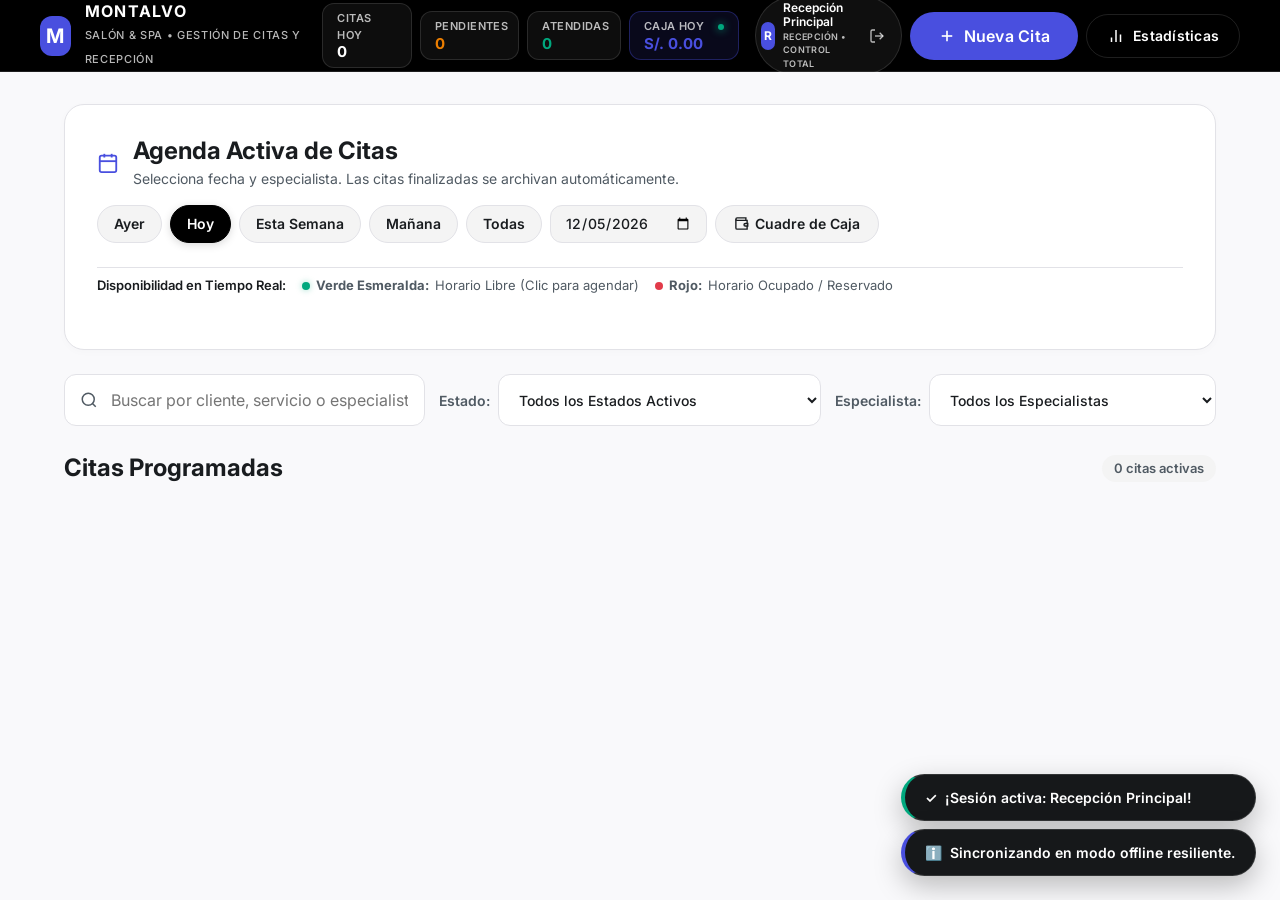
==== commit c8f09791: "Nuevo Estilo" ====
--- a/web/index.html
+++ b/web/index.html
@@ -5,15 +5,13 @@
   <meta name="viewport" content="width=device-width, initial-scale=1.0">
   <title>Montalvo Salón & Spa | Gestión de Citas y Agenda</title>
   <link rel="preconnect" href="https://fonts.googleapis.com">
-  <link href="https://fonts.googleapis.com/css2?family=Outfit:wght@300;400;500;600;700;800&family=Playfair+Display:ital,wght@0,600;0,700;1,400&family=Plus+Jakarta+Sans:wght@400;500;600;700;800&display=swap" rel="stylesheet">
+  <link rel="preconnect" href="https://fonts.gstatic.com" crossorigin>
+  <link href="https://fonts.googleapis.com/css2?family=Inter:wght@400;500;600;700&display=swap" rel="stylesheet">
   <link rel="stylesheet" href="styles.css">
 </head>
 <body>
-  <!-- Fondo decorativo con gradientes sutiles -->
-  <div class="bg-glow glow-1"></div>
-  <div class="bg-glow glow-2"></div>
-
-  <!-- Header / Barra de Navegación -->
+
+  <!-- Header / Barra de Navegación Estilo Revolut -->
   <header class="header">
     <div class="header-container">
       <div class="brand">
@@ -42,7 +40,7 @@
             <span class="stat-label" id="statCajaLabel">Caja Hoy</span>
             <span class="caja-live-pulse" title="Actualizado en tiempo real"></span>
           </div>
-          <span class="stat-value text-gold" id="statCajaValor">S/. 0.00</span>
+          <span class="stat-value text-primary-val" id="statCajaValor">S/. 0.00</span>
         </div>
       </div>
 
@@ -59,12 +57,12 @@
           </button>
         </div>
 
-        <button class="btn btn-gold" id="btnNuevaCita">
+        <button class="btn btn-primary" id="btnNuevaCita">
           <svg width="18" height="18" viewBox="0 0 24 24" fill="none" stroke="currentColor" stroke-width="2.2"><line x1="12" y1="5" x2="12" y2="19"></line><line x1="5" y1="12" x2="19" y2="12"></line></svg>
           Nueva Cita
         </button>
 
-        <button class="btn btn-admin-stats" id="btnToggleStats" title="Ver Panel de Estadísticas">
+        <button class="btn btn-outline-dark" id="btnToggleStats" title="Ver Panel de Estadísticas">
           <svg width="18" height="18" viewBox="0 0 24 24" fill="none" stroke="currentColor" stroke-width="2"><line x1="18" y1="20" x2="18" y2="10"></line><line x1="12" y1="20" x2="12" y2="4"></line><line x1="6" y1="20" x2="6" y2="14"></line></svg>
           Estadísticas
         </button>
@@ -79,7 +77,7 @@
     <section class="admin-stats-panel card hidden" id="panelAdminStats">
       <div class="stats-panel-header">
         <div>
-          <span class="badge-gold">RESUMEN DEL SALÓN</span>
+          <span class="badge-feature">RESUMEN DEL SALÓN</span>
           <h2>Panel de Métricas & Rendimiento en Tiempo Real</h2>
         </div>
         <button class="btn-close-panel" id="btnCerrarStats">&times;</button>
@@ -124,7 +122,7 @@
     <section class="calendar-bar card">
       <div class="calendar-header">
         <div class="calendar-title-group">
-          <svg width="22" height="22" viewBox="0 0 24 24" fill="none" stroke="#d4af37" stroke-width="2"><rect x="3" y="4" width="18" height="18" rx="2" ry="2"></rect><line x1="16" y1="2" x2="16" y2="6"></line><line x1="8" y1="2" x2="8" y2="6"></line><line x1="3" y1="10" x2="21" y2="10"></line></svg>
+          <svg width="22" height="22" viewBox="0 0 24 24" fill="none" stroke="var(--color-primary)" stroke-width="2"><rect x="3" y="4" width="18" height="18" rx="2" ry="2"></rect><line x1="16" y1="2" x2="16" y2="6"></line><line x1="8" y1="2" x2="8" y2="6"></line><line x1="3" y1="10" x2="21" y2="10"></line></svg>
           <div>
             <h2>Agenda Activa de Citas</h2>
             <p class="subtitle" id="calendarSubtitle">Selecciona fecha y especialista. Las citas finalizadas se archivan automáticamente.</p>
@@ -242,7 +240,7 @@
         <div id="loginError" class="alert-box alert-error hidden"></div>
 
         <div class="modal-footer">
-          <button type="submit" class="btn btn-gold w-100">Entrar al Sistema</button>
+          <button type="submit" class="btn btn-primary w-100">Entrar al Sistema</button>
         </div>
       </form>
     </div>
@@ -306,8 +304,8 @@
         </div>
 
         <div class="modal-footer">
-          <button type="button" class="btn btn-outline" id="btnCancelarModalNueva">Cancelar</button>
-          <button type="submit" class="btn btn-gold">Confirmar y Agendar</button>
+          <button type="button" class="btn btn-soft" id="btnCancelarModalNueva">Cancelar</button>
+          <button type="submit" class="btn btn-primary">Confirmar y Agendar</button>
         </div>
       </form>
     </div>
@@ -358,8 +356,8 @@
         </div>
 
         <div class="modal-footer">
-          <button type="button" class="btn btn-outline" id="btnCancelarModalReprogramar">Descartar</button>
-          <button type="submit" class="btn btn-gold">Guardar Nueva Fecha/Hora</button>
+          <button type="button" class="btn btn-soft" id="btnCancelarModalReprogramar">Descartar</button>
+          <button type="submit" class="btn btn-primary">Guardar Nueva Fecha/Hora</button>
         </div>
       </form>
     </div>
@@ -370,8 +368,8 @@
     <div class="modal-content bento-modal-caja">
       <div class="modal-header">
         <div class="caja-modal-title">
-          <div class="modal-gold-badge">
-            <svg width="22" height="22" viewBox="0 0 24 24" fill="none" stroke="#d4af37" stroke-width="2.2"><path d="M21 12V7H5a2 2 0 0 1 0-4h14v4"></path><path d="M3 5v14a2 2 0 0 0 2 2h16v-5"></path><path d="M18 12a2 2 0 0 0 0 4h4v-4Z"></path></svg>
+          <div class="modal-brand-icon">
+            <svg width="22" height="22" viewBox="0 0 24 24" fill="none" stroke="currentColor" stroke-width="2.2"><path d="M21 12V7H5a2 2 0 0 1 0-4h14v4"></path><path d="M3 5v14a2 2 0 0 0 2 2h16v-5"></path><path d="M18 12a2 2 0 0 0 0 4h4v-4Z"></path></svg>
           </div>
           <div>
             <h3>Cuadre de Caja & Arqueo de Ingresos</h3>
@@ -385,7 +383,7 @@
       <div class="caja-kpi-grid">
         <div class="caja-kpi-card">
           <span class="caja-kpi-subtitle">Total Recaudado</span>
-          <span class="caja-kpi-number text-gold" id="cajaModalTotal">S/. 0.00</span>
+          <span class="caja-kpi-number text-primary-val" id="cajaModalTotal">S/. 0.00</span>
         </div>
         <div class="caja-kpi-card">
           <span class="caja-kpi-subtitle">Servicios Cobrados</span>
@@ -393,7 +391,7 @@
         </div>
         <div class="caja-kpi-card">
           <span class="caja-kpi-subtitle">Ticket Promedio</span>
-          <span class="caja-kpi-number text-cyan" id="cajaModalTicketPromedio">S/. 0.00</span>
+          <span class="caja-kpi-number text-teal" id="cajaModalTicketPromedio">S/. 0.00</span>
         </div>
       </div>
 
@@ -429,11 +427,11 @@
       </div>
 
       <div class="modal-footer caja-modal-footer">
-        <button type="button" class="btn btn-outline" id="btnExportarCaja">
+        <button type="button" class="btn btn-soft" id="btnExportarCaja">
           <svg width="15" height="15" viewBox="0 0 24 24" fill="none" stroke="currentColor" stroke-width="2"><polyline points="6 9 6 2 18 2 18 9"></polyline><path d="M6 18H4a2 2 0 0 1-2-2v-5a2 2 0 0 1 2-2h16a2 2 0 0 1 2 2v5a2 2 0 0 1-2 2h-2"></path><rect x="6" y="14" width="12" height="8"></rect></svg>
           Imprimir / Exportar Reporte
         </button>
-        <button type="button" class="btn btn-gold" id="btnCerrarCajaFooter">Cerrar</button>
+        <button type="button" class="btn btn-dark" id="btnCerrarCajaFooter">Cerrar</button>
       </div>
     </div>
   </div>
--- a/web/styles.css
+++ b/web/styles.css
@@ -1,1519 +1,1708 @@
+/**
+ * MONTALVO SALÓN & SPA — REVOLUT DESIGN SYSTEM
+ * Sistema de Diseño extraído de la referencia oficial de Revolut (https://www.revolut.com/)
+ * Lienzos Stark Black (#000000) & Canvas Light (#ffffff), Acento Cobalt-Violet (#494fdf)
+ * Tipografía Inter (Aeonik Pro), Botones Pill (9999px), Radios 12px/20px/28px, Hairlines de 1px
+ */
+
 :root {
-  --bg-main: #080a0f;
-  --bg-surface: #0e121a;
-  --bg-card: rgba(18, 23, 34, 0.75);
-  --bg-card-hover: rgba(24, 30, 46, 0.9);
-  
-  --gold-primary: #d4af37;
-  --gold-light: #f5e7a9;
-  --gold-dark: #8c6d1f;
-  --gold-glow: rgba(212, 175, 55, 0.28);
-  --gold-border: rgba(212, 175, 55, 0.22);
-  --gold-border-glow: rgba(212, 175, 55, 0.45);
-
-  --text-primary: #f8fafc;
-  --text-secondary: #94a3b8;
-  --text-muted: #64748b;
-
-  /* Estados y Píldoras Luminosas con Pulse */
-  --status-pending-bg: rgba(245, 158, 11, 0.1);
-  --status-pending-text: #fbbf24;
-  --status-pending-border: rgba(245, 158, 11, 0.25);
-  --status-pending-dot: #f59e0b;
-
-  --status-active-bg: rgba(14, 165, 233, 0.1);
-  --status-active-text: #38bdf8;
-  --status-active-border: rgba(14, 165, 233, 0.25);
-  --status-active-dot: #0ea5e9;
-
-  --status-reprogrammed-bg: rgba(99, 102, 241, 0.1);
-  --status-reprogrammed-text: #818cf8;
-  --status-reprogrammed-border: rgba(99, 102, 241, 0.25);
-  --status-reprogrammed-dot: #6366f1;
-
-  --status-canceled-bg: rgba(239, 68, 68, 0.08);
-  --status-canceled-text: #f87171;
-  --status-canceled-border: rgba(239, 68, 68, 0.2);
-  --status-canceled-dot: #ef4444;
-
-  /* Esmeralda Neón para Horarios Libres */
-  --emerald-free-bg: rgba(16, 185, 129, 0.12);
-  --emerald-free-text: #34d399;
-  --emerald-free-border: rgba(16, 185, 129, 0.3);
-  --emerald-free-glow: rgba(16, 185, 129, 0.4);
-
-  --font-main: 'Plus Jakarta Sans', -apple-system, BlinkMacSystemFont, 'Segoe UI', Roboto, sans-serif;
-  --font-display: 'Outfit', sans-serif;
-  --font-serif: 'Playfair Display', Georgia, serif;
-  --ease-smooth: cubic-bezier(0.16, 1, 0.3, 1);
-}
-
-* {
+  /* ==========================================================
+     1. TOKENS — COLORES OFICIALES REVOLUT
+     ========================================================== */
+  --color-primary: #494fdf;
+  --color-primary-bright: #4f55f1;
+  --color-primary-deep: #3a40c4;
+  --color-on-primary: #ffffff;
+
+  /* Neutros de Tinta y Texto */
+  --color-ink: #191c1f;
+  --color-body: #1f2226;
+  --color-charcoal: #3a3d40;
+  --color-mute: #505a63;
+  --color-ash: #5c5e60;
+  --color-stone: #8d969e;
+  --color-faint: #c9c9cd;
+
+  /* Modos Oscuros y Superficies de Alto Contraste */
+  --color-on-dark: #ffffff;
+  --color-on-dark-mute: rgba(255, 255, 255, 0.72);
+  --color-canvas-light: #ffffff;
+  --color-canvas-dark: #000000;
+  --color-surface-soft: #f4f4f4;
+  --color-surface-card: #ffffff;
+  --color-surface-deep: #0a0a0a;
+  --color-surface-elevated: #16181a;
+
+  /* Líneas, Bordes y Divisores Hairline */
+  --color-hairline-light: #e2e2e7;
+  --color-hairline-dark: rgba(255, 255, 255, 0.12);
+  --color-hairline-strong: #191c1f;
+  --color-divider-soft: rgba(255, 255, 255, 0.06);
+
+  /* Acentos de Producto Saturados */
+  --color-accent-teal: #00a87e;
+  --color-accent-blue-link: #376cd5;
+  --color-accent-light-blue: #007bc2;
+  --color-accent-light-green: #428619;
+  --color-accent-green-text: #006400;
+  --color-accent-yellow: #b09000;
+  --color-accent-warning: #ec7e00;
+  --color-accent-pink: #e61e49;
+  --color-accent-danger: #e23b4a;
+  --color-accent-deep-red: #8b0000;
+  --color-accent-brown: #936d62;
+  --color-link: #376cd5;
+
+  /* ==========================================================
+     2. TOKENS — TIPOGRAFÍA (INTER · SUSTITUTO OFICIAL AEONIK PRO)
+     ========================================================== */
+  --font-primary: 'Inter', -apple-system, BlinkMacSystemFont, 'Segoe UI', Roboto, Helvetica, Arial, sans-serif;
+  --font-family-2: 'Inter', -apple-system, BlinkMacSystemFont, 'Segoe UI', Roboto, Helvetica, Arial, sans-serif;
+
+  /* Escala Tipográfica Rigurosa */
+  --text-display-xxl: 136px;
+  --text-display-xl: 80px;
+  --text-display-lg: 48px;
+  --text-display-md: 40px;
+  --text-heading-lg: 32px;
+  --text-heading-md: 24px;
+  --text-heading-sm: 20px;
+  --text-body-lg: 18px;
+  --text-body-md: 16px;
+  --text-body-md-bold: 16px;
+  --text-body-sm: 14px;
+  --text-button-lg: 20px;
+  --text-button-md: 16px;
+  --text-button-sm: 14px;
+  --text-caption: 13px;
+  --text-link-emph: 16px;
+
+  /* ==========================================================
+     3. TOKENS — ESPACIADO & RADIOS
+     ========================================================== */
+  --spacing-xxs: 4px;
+  --spacing-xs: 6px;
+  --spacing-sm: 8px;
+  --spacing-md: 14px;
+  --spacing-lg: 16px;
+  --spacing-xl: 24px;
+  --spacing-xxl: 32px;
+  --spacing-xxxl: 48px;
+  --spacing-block: 80px;
+  --spacing-section: 88px;
+  --spacing-band: 120px;
+
+  --radius-none: 0px;
+  --radius-sm: 8px;
+  --radius-md: 12px;
+  --radius-lg: 20px;
+  --radius-xl: 28px;
+  --radius-full: 9999px;
+
+  /* Layout y Easing */
+  --section-gap: 88px;
+  --card-padding: 16px;
+  --element-gap: 14px;
+  --max-content-width: 1200px;
+  --ease-revolut: cubic-bezier(0.16, 1, 0.3, 1);
+}
+
+/* ==========================================================
+   4. RESET & ESTILOS BASE
+   ========================================================== */
+*, *::before, *::after {
   box-sizing: border-box;
   margin: 0;
   padding: 0;
 }
 
+html {
+  font-size: 16px;
+  -webkit-font-smoothing: antialiased;
+  -moz-osx-font-smoothing: grayscale;
+  scroll-behavior: smooth;
+}
+
 body {
-  font-family: var(--font-main);
-  background-color: var(--bg-main);
-  color: var(--text-primary);
+  font-family: var(--font-primary);
+  background-color: #f9f9fb;
+  color: var(--color-body);
   line-height: 1.5;
   min-height: 100vh;
   position: relative;
   overflow-x: hidden;
 }
 
-/* Background Ambient Glows */
-.bg-glow {
-  position: fixed;
-  border-radius: 50%;
-  filter: blur(140px);
-  pointer-events: none;
-  z-index: 0;
-  opacity: 0.15;
-}
-.glow-1 {
-  width: 500px;
-  height: 500px;
-  background: radial-gradient(circle, var(--gold-primary), transparent 70%);
-  top: -100px;
-  left: -100px;
-}
-.glow-2 {
-  width: 600px;
-  height: 600px;
-  background: radial-gradient(circle, #3b82f6, transparent 70%);
-  bottom: -150px;
-  right: -100px;
-}
-
-/* Utilitarios */
+/* Utilitarios Esenciales */
 .hidden { display: none !important; }
-.card {
-  background: var(--bg-card);
-  backdrop-filter: blur(16px);
-  -webkit-backdrop-filter: blur(16px);
-  border: 1px solid var(--gold-border);
-  border-radius: 16px;
-  box-shadow: 0 10px 30px rgba(0, 0, 0, 0.45);
-}
-
-/* Header */
+
+.text-center { text-align: center; }
+.w-100 { width: 100%; }
+
+.text-amber { color: var(--color-accent-warning) !important; }
+.text-emerald { color: var(--color-accent-teal) !important; }
+.text-primary-val { color: var(--color-primary) !important; }
+.text-teal { color: var(--color-accent-teal) !important; }
+
+/* ==========================================================
+   5. HEADER / BARRA DE NAVEGACIÓN (HERO NAV · STARK BLACK)
+   ========================================================== */
 .header {
   position: sticky;
   top: 0;
-  z-index: 50;
-  background: rgba(12, 14, 18, 0.88);
-  backdrop-filter: blur(16px);
-  border-bottom: 1px solid rgba(212, 175, 55, 0.15);
-  padding: 1rem 1.5rem;
-}
+  z-index: 100;
+  background-color: var(--color-canvas-dark);
+  color: var(--color-on-dark);
+  height: 72px;
+  border-bottom: 1px solid var(--color-hairline-dark);
+  display: flex;
+  align-items: center;
+  padding: 0 var(--spacing-xl);
+}
+
 .header-container {
-  max-width: 1300px;
+  max-width: var(--max-content-width);
+  width: 100%;
   margin: 0 auto;
+  display: flex;
+  align-items: center;
+  justify-content: space-between;
+  gap: var(--spacing-lg);
+}
+
+/* Marca Montalvo */
+.brand {
+  display: flex;
+  align-items: center;
+  gap: var(--spacing-md);
+  text-decoration: none;
+}
+
+.brand-logo {
+  width: 40px;
+  height: 40px;
+  background-color: var(--color-primary);
+  color: var(--color-on-primary);
+  font-family: var(--font-primary);
+  font-size: 20px;
+  font-weight: 700;
+  display: flex;
+  align-items: center;
+  justify-content: center;
+  border-radius: var(--radius-md);
+  transition: transform 0.2s var(--ease-revolut);
+}
+
+.brand-logo:hover {
+  transform: scale(1.05);
+}
+
+.brand-text h1 {
+  font-size: 16px;
+  font-weight: 700;
+  letter-spacing: 0.08em;
+  color: var(--color-on-dark);
+  line-height: 1.2;
+}
+
+.brand-tagline {
+  font-size: 11px;
+  font-weight: 500;
+  letter-spacing: 0.06em;
+  color: var(--color-on-dark-mute);
+  text-transform: uppercase;
+}
+
+/* Métricas del Header (Dark Pill Surfaces) */
+.header-stats {
+  display: flex;
+  align-items: center;
+  gap: var(--spacing-sm);
+}
+
+.stat-card {
+  background-color: rgba(255, 255, 255, 0.05);
+  border: 1px solid var(--color-hairline-dark);
+  border-radius: var(--radius-md);
+  padding: 6px 14px;
+  display: flex;
+  flex-direction: column;
+  justify-content: center;
+  min-width: 82px;
+  transition: all 0.2s var(--ease-revolut);
+}
+
+.stat-card:hover {
+  background-color: rgba(255, 255, 255, 0.08);
+  border-color: rgba(255, 255, 255, 0.2);
+}
+
+.stat-label {
+  font-size: 11px;
+  font-weight: 600;
+  color: var(--color-on-dark-mute);
+  text-transform: uppercase;
+  letter-spacing: 0.04em;
+}
+
+.stat-value {
+  font-size: 15px;
+  font-weight: 700;
+  color: var(--color-on-dark);
+  line-height: 1.2;
+}
+
+.stat-caja-header {
+  cursor: pointer;
+  background-color: rgba(73, 79, 223, 0.12);
+  border-color: rgba(73, 79, 223, 0.35);
+  min-width: 110px;
+}
+
+.stat-caja-header:hover {
+  background-color: rgba(73, 79, 223, 0.22);
+  border-color: var(--color-primary-bright);
+  transform: translateY(-1px);
+}
+
+.caja-header-title-row {
+  display: flex;
+  align-items: center;
+  justify-content: space-between;
+  gap: 6px;
+}
+
+.caja-live-pulse {
+  width: 6px;
+  height: 6px;
+  border-radius: var(--radius-full);
+  background-color: var(--color-accent-teal);
+  box-shadow: 0 0 8px var(--color-accent-teal);
+  animation: pulseLive 2s infinite ease-in-out;
+}
+
+@keyframes pulseLive {
+  0%, 100% { opacity: 1; transform: scale(1); }
+  50% { opacity: 0.4; transform: scale(0.85); }
+}
+
+/* Acciones de Cabecera y Sesión */
+.header-actions {
+  display: flex;
+  align-items: center;
+  gap: var(--spacing-sm);
+}
+
+.user-session-badge {
+  display: flex;
+  align-items: center;
+  gap: var(--spacing-sm);
+  background-color: rgba(255, 255, 255, 0.06);
+  border: 1px solid var(--color-hairline-dark);
+  border-radius: var(--radius-full);
+  padding: 4px 12px 4px 5px;
+}
+
+.user-avatar {
+  width: 28px;
+  height: 28px;
+  background-color: var(--color-primary);
+  color: var(--color-on-primary);
+  border-radius: var(--radius-full);
+  display: flex;
+  align-items: center;
+  justify-content: center;
+  font-size: 12px;
+  font-weight: 700;
+}
+
+.user-info {
+  display: flex;
+  flex-direction: column;
+}
+
+.user-name {
+  font-size: 12px;
+  font-weight: 600;
+  color: var(--color-on-dark);
+  line-height: 1.2;
+}
+
+.user-role-tag {
+  font-size: 9px;
+  font-weight: 600;
+  color: var(--color-on-dark-mute);
+  letter-spacing: 0.05em;
+}
+
+.btn-logout {
+  background: none;
+  border: none;
+  color: var(--color-on-dark-mute);
+  cursor: pointer;
+  padding: 4px;
+  border-radius: var(--radius-full);
+  display: flex;
+  align-items: center;
+  justify-content: center;
+  transition: color 0.2s;
+}
+
+.btn-logout:hover {
+  color: var(--color-accent-danger);
+}
+
+/* ==========================================================
+   6. BOTONES (SISTEMA DE COMPONENTES REVOLUT · PILL 9999px)
+   ========================================================== */
+.btn {
+  display: inline-flex;
+  align-items: center;
+  justify-content: center;
+  gap: var(--spacing-sm);
+  font-family: var(--font-primary);
+  font-size: var(--text-button-md);
+  font-weight: 600;
+  line-height: 1.5;
+  letter-spacing: 0.24px;
+  border-radius: var(--radius-full);
+  border: none;
+  cursor: pointer;
+  transition: all 0.2s var(--ease-revolut);
+  text-decoration: none;
+  white-space: nowrap;
+}
+
+/* Botón Primario: Cobalt-Violet con texto blanco */
+.btn-primary, .btn-gold {
+  background-color: var(--color-primary);
+  color: var(--color-on-primary);
+  height: 48px;
+  padding: 14px 28px;
+}
+
+.btn-primary:hover, .btn-gold:hover {
+  background-color: var(--color-primary-bright);
+  transform: translateY(-1px);
+  box-shadow: 0 4px 14px rgba(73, 79, 223, 0.35);
+}
+
+.btn-primary:active, .btn-gold:active {
+  background-color: var(--color-primary-deep);
+  transform: translateY(0);
+}
+
+/* Botón Oscuro: Stark Black */
+.btn-dark {
+  background-color: var(--color-canvas-dark);
+  color: var(--color-on-dark);
+  height: 48px;
+  padding: 14px 28px;
+}
+
+.btn-dark:hover {
+  background-color: var(--color-charcoal);
+  transform: translateY(-1px);
+}
+
+/* Botón Soft: Superficie clara */
+.btn-soft, .btn-outline {
+  background-color: var(--color-surface-soft);
+  color: var(--color-ink);
+  height: 48px;
+  padding: 14px 28px;
+  border: 1px solid var(--color-hairline-light);
+}
+
+.btn-soft:hover, .btn-outline:hover {
+  background-color: #eaeaea;
+  border-color: #d2d2d6;
+  transform: translateY(-1px);
+}
+
+/* Botón Outline Oscuro (Para el header en fondo negro) */
+.btn-outline-dark, .btn-admin-stats {
+  background-color: transparent;
+  color: var(--color-on-dark);
+  height: 44px;
+  padding: 10px 20px;
+  border: 1px solid var(--color-hairline-dark);
+  border-radius: var(--radius-full);
+  font-size: var(--text-button-sm);
+  font-weight: 600;
+}
+
+.btn-outline-dark:hover, .btn-admin-stats:hover {
+  background-color: rgba(255, 255, 255, 0.08);
+  border-color: rgba(255, 255, 255, 0.25);
+  transform: translateY(-1px);
+}
+
+/* Botón Píldora Compacto (36px) */
+.btn-pill-sm {
+  background-color: var(--color-surface-soft);
+  color: var(--color-ink);
+  height: 36px;
+  padding: 8px 16px;
+  font-size: var(--text-button-sm);
+  border-radius: var(--radius-full);
+  border: 1px solid var(--color-hairline-light);
+}
+
+.btn-pill-sm:hover {
+  background-color: #eaeaea;
+}
+
+/* ==========================================================
+   7. CONTENEDOR PRINCIPAL
+   ========================================================== */
+.main-container {
+  max-width: var(--max-content-width);
+  margin: var(--spacing-xxl) auto var(--spacing-band);
+  padding: 0 var(--spacing-xl);
+}
+
+/* Tarjeta Base Revolut (Feature Card Light) */
+.card {
+  background-color: var(--color-surface-card);
+  border: 1px solid var(--color-hairline-light);
+  border-radius: var(--radius-lg);
+  box-shadow: 0 2px 8px rgba(0, 0, 0, 0.02);
+}
+
+/* ==========================================================
+   8. PANEL DE ESTADÍSTICAS (FEATURE CARD DARK / PRODUCT MOCKUP)
+   ========================================================== */
+.admin-stats-panel {
+  background-color: var(--color-surface-elevated);
+  border: 1px solid var(--color-hairline-dark);
+  border-radius: var(--radius-xl);
+  color: var(--color-on-dark);
+  padding: var(--spacing-xxl);
+  margin-bottom: var(--spacing-xxl);
+  box-shadow: 0 16px 40px rgba(0, 0, 0, 0.35);
+  animation: slideDownPanel 0.35s var(--ease-revolut);
+}
+
+@keyframes slideDownPanel {
+  from { opacity: 0; transform: translateY(-12px); }
+  to { opacity: 1; transform: translateY(0); }
+}
+
+.stats-panel-header {
+  display: flex;
+  align-items: flex-start;
+  justify-content: space-between;
+  margin-bottom: var(--spacing-xxl);
+}
+
+.badge-feature, .badge-gold {
+  display: inline-block;
+  background-color: var(--color-primary);
+  color: var(--color-on-primary);
+  font-size: var(--text-caption);
+  font-weight: 700;
+  letter-spacing: 0.08em;
+  padding: 4px 12px;
+  border-radius: var(--radius-full);
+  margin-bottom: var(--spacing-xs);
+  text-transform: uppercase;
+}
+
+.stats-panel-header h2 {
+  font-size: var(--text-heading-md);
+  font-weight: 700;
+  color: var(--color-on-dark);
+  letter-spacing: -0.32px;
+}
+
+.btn-close-panel {
+  background: rgba(255, 255, 255, 0.08);
+  border: 1px solid var(--color-hairline-dark);
+  color: var(--color-on-dark);
+  width: 36px;
+  height: 36px;
+  border-radius: var(--radius-full);
+  font-size: 20px;
+  display: flex;
+  align-items: center;
+  justify-content: center;
+  cursor: pointer;
+  transition: all 0.2s;
+}
+
+.btn-close-panel:hover {
+  background-color: rgba(255, 255, 255, 0.16);
+}
+
+/* KPIs de Rendimiento */
+.kpi-grid {
+  display: grid;
+  grid-template-columns: repeat(auto-fit, minmax(220px, 1fr));
+  gap: var(--spacing-lg);
+  margin-bottom: var(--spacing-xxl);
+}
+
+.kpi-card {
+  background-color: rgba(255, 255, 255, 0.04);
+  border: 1px solid var(--color-hairline-dark);
+  border-radius: var(--radius-lg);
+  padding: var(--spacing-xl);
+  display: flex;
+  flex-direction: column;
+  gap: var(--spacing-xs);
+  transition: background-color 0.2s;
+}
+
+.kpi-card:hover {
+  background-color: rgba(255, 255, 255, 0.07);
+}
+
+.kpi-label {
+  font-size: var(--text-body-sm);
+  color: var(--color-on-dark-mute);
+  font-weight: 500;
+}
+
+.kpi-val {
+  font-size: var(--text-heading-lg);
+  font-weight: 700;
+  color: var(--color-on-dark);
+  line-height: 1.15;
+}
+
+/* Desglose de Rendimiento */
+.stats-breakdown-row {
+  display: grid;
+  grid-template-columns: repeat(auto-fit, minmax(340px, 1fr));
+  gap: var(--spacing-xl);
+}
+
+.breakdown-card {
+  background-color: rgba(255, 255, 255, 0.03);
+  border: 1px solid var(--color-hairline-dark);
+  border-radius: var(--radius-lg);
+  padding: var(--spacing-xl);
+}
+
+.breakdown-card h3 {
+  font-size: var(--text-heading-sm);
+  font-weight: 600;
+  color: var(--color-on-dark);
+  margin-bottom: var(--spacing-lg);
+}
+
+.breakdown-list {
+  display: flex;
+  flex-direction: column;
+  gap: var(--spacing-md);
+}
+
+.breakdown-item {
+  display: flex;
+  flex-direction: column;
+  gap: var(--spacing-xs);
+}
+
+.breakdown-item-header {
+  display: flex;
+  justify-content: space-between;
+  font-size: var(--text-body-sm);
+  color: var(--color-on-dark-mute);
+}
+
+.breakdown-item-header strong {
+  color: var(--color-on-dark);
+}
+
+.breakdown-bar-bg {
+  height: 8px;
+  background-color: rgba(255, 255, 255, 0.08);
+  border-radius: var(--radius-full);
+  overflow: hidden;
+}
+
+.breakdown-bar-fill {
+  height: 100%;
+  background-color: var(--color-primary);
+  border-radius: var(--radius-full);
+  transition: width 0.6s var(--ease-revolut);
+}
+
+/* ==========================================================
+   9. BARRA DE CALENDARIO & FILTRO TEMPORAL
+   ========================================================== */
+.calendar-bar {
+  padding: var(--spacing-xxl);
+  margin-bottom: var(--spacing-xl);
+}
+
+.calendar-header {
   display: flex;
   align-items: center;
   justify-content: space-between;
   flex-wrap: wrap;
-  gap: 1rem;
-}
-
-.brand {
-  display: flex;
-  align-items: center;
-  gap: 1rem;
-}
-.brand-logo {
-  width: 44px;
-  height: 44px;
-  background: linear-gradient(135deg, var(--gold-primary), var(--gold-dark));
-  color: #000;
-  font-family: var(--font-serif);
-  font-size: 1.6rem;
-  font-weight: 800;
-  display: flex;
+  gap: var(--spacing-lg);
+  margin-bottom: var(--spacing-xl);
+}
+
+.calendar-title-group {
+  display: flex;
+  align-items: center;
+  gap: var(--spacing-md);
+}
+
+.calendar-title-group h2 {
+  font-size: var(--text-heading-md);
+  font-weight: 700;
+  color: var(--color-ink);
+  line-height: 1.2;
+}
+
+.subtitle {
+  font-size: var(--text-body-sm);
+  color: var(--color-mute);
+  margin-top: 2px;
+}
+
+.calendar-controls {
+  display: flex;
+  align-items: center;
+  flex-wrap: wrap;
+  gap: var(--spacing-sm);
+}
+
+/* Chips Píldora de Selección de Fecha */
+.btn-chip {
+  background-color: var(--color-surface-soft);
+  color: var(--color-ink);
+  font-family: var(--font-primary);
+  font-size: var(--text-button-sm);
+  font-weight: 600;
+  height: 38px;
+  padding: 0 16px;
+  border-radius: var(--radius-full);
+  border: 1px solid var(--color-hairline-light);
+  cursor: pointer;
+  transition: all 0.2s var(--ease-revolut);
+}
+
+.btn-chip:hover {
+  background-color: #e8e8ed;
+  border-color: #d0d0d8;
+  transform: translateY(-1px);
+}
+
+.btn-chip.active {
+  background-color: var(--color-canvas-dark);
+  color: var(--color-on-dark);
+  border-color: var(--color-canvas-dark);
+  box-shadow: 0 2px 8px rgba(0, 0, 0, 0.15);
+}
+
+.date-input-wrapper {
+  position: relative;
+}
+
+.date-input {
+  background-color: var(--color-surface-soft);
+  color: var(--color-ink);
+  font-family: var(--font-primary);
+  font-size: var(--text-body-sm);
+  font-weight: 500;
+  height: 38px;
+  padding: 0 14px;
+  border-radius: var(--radius-md);
+  border: 1px solid var(--color-hairline-light);
+  outline: none;
+  transition: all 0.2s;
+}
+
+.date-input:focus {
+  border-color: var(--color-primary);
+  box-shadow: 0 0 0 3px rgba(73, 79, 223, 0.12);
+}
+
+/* Botón de Cuadre de Caja */
+.btn-caja-action {
+  background-color: var(--color-surface-soft);
+  color: var(--color-ink);
+  font-family: var(--font-primary);
+  font-size: var(--text-button-sm);
+  font-weight: 600;
+  height: 38px;
+  padding: 0 18px;
+  border-radius: var(--radius-full);
+  border: 1px solid var(--color-hairline-light);
+  display: flex;
+  align-items: center;
+  gap: var(--spacing-xs);
+  cursor: pointer;
+  transition: all 0.2s var(--ease-revolut);
+}
+
+.btn-caja-action:hover {
+  background-color: var(--color-primary);
+  color: var(--color-on-primary);
+  border-color: var(--color-primary);
+  transform: translateY(-1px);
+  box-shadow: 0 4px 12px rgba(73, 79, 223, 0.25);
+}
+
+/* Leyenda de Disponibilidad */
+.slots-legend {
+  display: flex;
+  align-items: center;
+  flex-wrap: wrap;
+  gap: var(--spacing-lg);
+  font-size: var(--text-caption);
+  color: var(--color-mute);
+  padding: var(--spacing-sm) 0;
+  margin-bottom: var(--spacing-md);
+  border-top: 1px solid var(--color-hairline-light);
+}
+
+.legend-title {
+  font-weight: 600;
+  color: var(--color-ink);
+}
+
+.legend-item {
+  display: flex;
+  align-items: center;
+  gap: 6px;
+}
+
+.legend-dot {
+  width: 8px;
+  height: 8px;
+  border-radius: var(--radius-full);
+}
+
+.dot-free {
+  background-color: var(--color-accent-teal);
+  box-shadow: 0 0 6px rgba(0, 168, 126, 0.4);
+}
+
+.dot-busy {
+  background-color: var(--color-accent-danger);
+}
+
+/* Teclado de Horarios en Píldoras Inteligentes */
+.slots-keyboard-grid {
+  display: grid;
+  grid-template-columns: repeat(auto-fill, minmax(130px, 1fr));
+  gap: var(--spacing-sm);
+}
+
+.slot-chip {
+  display: flex;
+  flex-direction: column;
   align-items: center;
   justify-content: center;
-  border-radius: 10px;
-  box-shadow: 0 0 20px var(--gold-glow);
-}
-.brand-text h1 {
-  font-family: var(--font-serif);
-  font-size: 1.45rem;
-  letter-spacing: 2px;
-  color: var(--gold-light);
-  line-height: 1.1;
-}
-.brand-tagline {
-  font-size: 0.72rem;
-  letter-spacing: 1.5px;
-  color: var(--text-muted);
+  padding: 10px 12px;
+  border-radius: var(--radius-md);
+  cursor: pointer;
+  transition: all 0.2s var(--ease-revolut);
+  user-select: none;
+}
+
+.chip-time {
+  font-size: var(--text-body-sm);
+  font-weight: 700;
+  line-height: 1.2;
+}
+
+.chip-state {
+  font-size: 11px;
   font-weight: 500;
-}
-
-.header-stats {
-  display: flex;
-  align-items: center;
-  gap: 1.5rem;
-}
-.stat-card {
-  display: flex;
-  flex-direction: column;
-  align-items: center;
-}
-.stat-label {
-  font-size: 0.72rem;
-  color: var(--text-muted);
-  text-transform: uppercase;
-  letter-spacing: 0.8px;
-}
-.stat-value {
-  font-size: 1.3rem;
-  font-weight: 700;
-  color: var(--text-primary);
-}
-.text-amber { color: #f59e0b; }
-.text-emerald { color: #10b981; }
-
-.header-actions {
-  display: flex;
-  align-items: center;
-  gap: 0.75rem;
-}
-
-/* Botones */
-.btn {
-  display: inline-flex;
-  align-items: center;
-  gap: 0.5rem;
-  padding: 0.65rem 1.25rem;
-  font-family: var(--font-main);
-  font-size: 0.88rem;
-  font-weight: 600;
-  border-radius: 10px;
-  cursor: pointer;
-  transition: all 0.25s ease;
-  border: none;
-  text-decoration: none;
-}
-.btn-gold {
-  background: linear-gradient(135deg, var(--gold-primary), #bf9525);
-  color: #0c0e12;
-  box-shadow: 0 4px 15px rgba(212, 175, 55, 0.3);
-}
-.btn-gold:hover {
+  margin-top: 2px;
+}
+
+/* Horario Libre (Verde Esmeralda Revolut) */
+.slot-chip.is-free {
+  background-color: rgba(0, 168, 126, 0.08);
+  border: 1px solid rgba(0, 168, 126, 0.25);
+  color: var(--color-accent-teal);
+}
+
+.slot-chip.is-free:hover {
+  background-color: var(--color-accent-teal);
+  color: #ffffff;
   transform: translateY(-2px);
-  box-shadow: 0 6px 20px rgba(212, 175, 55, 0.5);
-  background: linear-gradient(135deg, #dfbc45, var(--gold-primary));
-}
-.btn-outline {
-  background: rgba(255, 255, 255, 0.04);
-  color: var(--text-primary);
-  border: 1px solid rgba(255, 255, 255, 0.12);
-}
-.btn-outline:hover {
-  background: rgba(255, 255, 255, 0.08);
-  border-color: var(--gold-primary);
-  color: var(--gold-light);
-}
-
-/* Main Container */
-.main-container {
-  max-width: 1300px;
-  margin: 2rem auto;
-  padding: 0 1.5rem;
-  display: flex;
-  flex-direction: column;
-  gap: 2rem;
+  box-shadow: 0 6px 16px rgba(0, 168, 126, 0.25);
+}
+
+/* Horario Ocupado (Gris Suave / Muted) */
+.slot-chip.is-busy {
+  background-color: var(--color-surface-soft);
+  border: 1px solid var(--color-hairline-light);
+  color: var(--color-stone);
+  cursor: not-allowed;
+  opacity: 0.85;
+}
+
+.slot-chip.is-busy:hover {
+  background-color: #eaeaea;
+  color: var(--color-charcoal);
+}
+
+/* ==========================================================
+   10. BARRA DE BÚSQUEDA Y FILTROS
+   ========================================================== */
+.filters-bar {
+  display: flex;
+  align-items: center;
+  flex-wrap: wrap;
+  gap: var(--spacing-md);
+  margin-bottom: var(--spacing-xl);
+}
+
+.search-box {
+  flex: 1;
+  min-width: 280px;
   position: relative;
-  z-index: 1;
-}
-
-/* Calendar & Availability Bar */
-.calendar-bar {
-  padding: 1.5rem;
-}
-.calendar-header {
-  display: flex;
-  justify-content: space-between;
-  align-items: center;
-  flex-wrap: wrap;
-  gap: 1.25rem;
-  margin-bottom: 1.5rem;
-}
-.calendar-title-group {
-  display: flex;
-  align-items: center;
-  gap: 0.75rem;
-}
-.calendar-title-group h2 {
-  font-size: 1.25rem;
-  color: var(--gold-light);
-}
-.subtitle {
-  font-size: 0.82rem;
-  color: var(--text-muted);
-}
-.calendar-controls {
-  display: flex;
-  align-items: center;
-  gap: 0.5rem;
-  flex-wrap: wrap;
-}
-.btn-chip {
-  padding: 0.45rem 0.9rem;
-  border-radius: 20px;
-  background: rgba(255, 255, 255, 0.05);
-  border: 1px solid rgba(255, 255, 255, 0.1);
-  color: var(--text-secondary);
-  font-size: 0.82rem;
+}
+
+.search-box svg {
+  position: absolute;
+  left: 16px;
+  top: 50%;
+  transform: translateY(-50%);
+  color: var(--color-mute);
+  pointer-events: none;
+}
+
+.search-box input {
+  width: 100%;
+  height: 52px;
+  background-color: var(--color-canvas-light);
+  color: var(--color-ink);
+  font-family: var(--font-primary);
+  font-size: var(--text-body-md);
+  border: 1px solid var(--color-hairline-light);
+  border-radius: var(--radius-md);
+  padding: 0 16px 0 46px;
+  outline: none;
+  transition: all 0.2s;
+}
+
+.search-box input:focus {
+  border-color: var(--color-primary);
+  box-shadow: 0 0 0 3px rgba(73, 79, 223, 0.12);
+}
+
+.filter-group {
+  display: flex;
+  align-items: center;
+  gap: var(--spacing-sm);
+}
+
+.filter-group label {
+  font-size: var(--text-body-sm);
+  font-weight: 600;
+  color: var(--color-mute);
+}
+
+.select-styled {
+  height: 52px;
+  background-color: var(--color-canvas-light);
+  color: var(--color-ink);
+  font-family: var(--font-primary);
+  font-size: var(--text-body-sm);
   font-weight: 500;
+  border: 1px solid var(--color-hairline-light);
+  border-radius: var(--radius-md);
+  padding: 0 16px;
+  outline: none;
   cursor: pointer;
   transition: all 0.2s;
 }
-.btn-chip:hover {
-  border-color: var(--gold-primary);
-  color: var(--text-primary);
-}
-.btn-chip.active {
-  background: var(--gold-primary);
-  color: #000;
-  border-color: var(--gold-primary);
-  font-weight: 600;
-}
-.date-input-wrapper {
-  position: relative;
-}
-.date-input {
-  background: rgba(255, 255, 255, 0.06);
-  border: 1px solid var(--gold-border);
-  color: var(--text-primary);
-  padding: 0.42rem 0.8rem;
-  border-radius: 8px;
-  font-family: var(--font-main);
-  font-size: 0.85rem;
-}
-.date-input::-webkit-calendar-picker-indicator {
-  filter: invert(1);
-  cursor: pointer;
-}
-
-/* Slots Legend */
-.slots-legend {
-  display: flex;
-  align-items: center;
-  gap: 1.25rem;
-  margin-top: 1rem;
-  padding: 0.55rem 0.9rem;
-  background: rgba(0, 0, 0, 0.25);
-  border-radius: 8px;
-  border: 1px solid rgba(255, 255, 255, 0.05);
-  font-size: 0.78rem;
-  color: var(--text-secondary);
-}
-.legend-title {
-  font-weight: 700;
-  color: var(--gold-light);
-  letter-spacing: 0.04em;
-}
-.legend-item {
-  display: flex;
-  align-items: center;
-  gap: 0.4rem;
-  font-weight: 500;
-}
-.legend-dot {
-  width: 9px;
-  height: 9px;
-  border-radius: 50%;
-  display: inline-block;
-}
-.dot-free {
-  background: #10b981;
-  box-shadow: 0 0 8px rgba(16, 185, 129, 0.8);
-}
-.dot-busy {
-  background: #ef4444;
-  box-shadow: 0 0 8px rgba(239, 68, 68, 0.8);
+
+.select-styled:focus {
+  border-color: var(--color-primary);
+  box-shadow: 0 0 0 3px rgba(73, 79, 223, 0.12);
 }
 
 /* ==========================================================
-   SLOTS KEYBOARD GRID (TECLADO COMPACTO DE HORARIOS INTELIGENTE)
+   11. GRID DE CITAS (BENTO APPOINTMENT CARDS · REVOLUT)
    ========================================================== */
-.slots-keyboard-grid {
-  display: grid;
-  grid-template-columns: repeat(auto-fill, minmax(92px, 1fr));
-  gap: 0.55rem;
-  padding-top: 1rem;
-  margin-top: 0.75rem;
-  border-top: 1px solid rgba(255, 255, 255, 0.08);
-}
-
-.slot-chip {
-  display: flex;
-  flex-direction: column;
-  align-items: center;
-  justify-content: center;
-  padding: 0.5rem 0.65rem;
-  border-radius: 10px;
-  font-family: var(--font-main);
-  font-size: 0.78rem;
-  cursor: pointer;
-  border: 1px solid transparent;
-  transition: all 0.22s var(--ease-smooth);
-  user-select: none;
-  position: relative;
-  overflow: hidden;
-}
-
-/* Estado Libre (Verde Esmeralda Neón) */
-.slot-chip.is-free {
-  background: var(--emerald-free-bg);
-  border-color: var(--emerald-free-border);
-  color: var(--emerald-free-text);
-}
-
-.slot-chip.is-free:hover {
-  background: rgba(16, 185, 129, 0.24);
-  border-color: var(--emerald-free-text);
-  transform: translateY(-2px);
-  box-shadow: 0 4px 16px var(--emerald-free-glow);
-}
-
-.slot-chip .chip-time {
-  font-family: var(--font-display);
-  font-weight: 700;
-  font-size: 0.88rem;
-  letter-spacing: 0.02em;
-}
-
-.slot-chip .chip-state {
-  font-size: 0.65rem;
-  font-weight: 600;
-  opacity: 0.88;
-  text-transform: uppercase;
-  letter-spacing: 0.04em;
-  margin-top: 0.1rem;
-}
-
-/* Estado Ocupado (Rojo Suave) */
-.slot-chip.is-busy {
-  background: rgba(239, 68, 68, 0.08);
-  border-color: rgba(239, 68, 68, 0.25);
-  color: #f87171;
-  opacity: 0.65;
-  cursor: not-allowed;
-}
-
-.slot-chip.is-busy:hover {
-  opacity: 0.9;
-  border-color: rgba(239, 68, 68, 0.45);
-}
-
-/* Filters Bar */
-.filters-bar {
+.appointments-section {
+  margin-top: var(--spacing-xl);
+}
+
+.section-title-bar {
   display: flex;
   align-items: center;
   justify-content: space-between;
-  flex-wrap: wrap;
-  gap: 1rem;
-}
-.search-box {
-  display: flex;
-  align-items: center;
-  gap: 0.6rem;
-  background: var(--bg-surface);
-  border: 1px solid rgba(255, 255, 255, 0.1);
-  padding: 0.6rem 1rem;
-  border-radius: 10px;
-  flex: 1;
-  min-width: 260px;
-  max-width: 480px;
-}
-.search-box input {
-  background: transparent;
-  border: none;
-  outline: none;
-  color: var(--text-primary);
-  font-family: var(--font-main);
-  font-size: 0.88rem;
-  width: 100%;
-}
-.search-box svg { color: var(--text-muted); }
-.filter-group {
-  display: flex;
-  align-items: center;
-  gap: 0.5rem;
-  font-size: 0.85rem;
-  color: var(--text-secondary);
-}
-.select-styled {
-  background: var(--bg-surface);
-  border: 1px solid rgba(255, 255, 255, 0.1);
-  color: var(--text-primary);
-  padding: 0.6rem 1rem;
-  border-radius: 10px;
-  font-family: var(--font-main);
-  font-size: 0.88rem;
-  outline: none;
-  cursor: pointer;
-}
-.select-styled:focus {
-  border-color: var(--gold-primary);
-}
-
-/* Appointments Section */
-.section-title-bar {
-  display: flex;
-  align-items: center;
-  justify-content: space-between;
-  margin-bottom: 1.25rem;
-}
+  margin-bottom: var(--spacing-lg);
+}
+
 .section-title-bar h3 {
-  font-size: 1.2rem;
-  font-weight: 600;
-  color: var(--text-primary);
-}
+  font-size: var(--text-heading-md);
+  font-weight: 700;
+  color: var(--color-ink);
+}
+
 .badge-counter {
-  font-size: 0.78rem;
-  color: var(--text-muted);
-  background: rgba(255, 255, 255, 0.05);
-  padding: 0.25rem 0.75rem;
-  border-radius: 20px;
+  background-color: var(--color-surface-soft);
+  color: var(--color-mute);
+  font-size: var(--text-caption);
+  font-weight: 600;
+  padding: 4px 12px;
+  border-radius: var(--radius-full);
 }
 
 .appointments-grid {
   display: grid;
-  grid-template-columns: repeat(auto-fill, minmax(350px, 1fr));
-  gap: 1.25rem;
-}
-
-/* ==========================================================
-   TARJETA DE CITA (BENTO ESTILO PREMIUM & GLASSMORPHISM)
-   ========================================================== */
-.bento-appointment-card,
-.appointment-card {
-  position: relative;
+  grid-template-columns: repeat(auto-fill, minmax(340px, 1fr));
+  gap: var(--spacing-xl);
+}
+
+/* Tarjeta de Cita Individual */
+.bento-appointment-card {
+  background-color: var(--color-surface-card);
+  border: 1px solid var(--color-hairline-light);
+  border-radius: var(--radius-lg);
+  padding: var(--spacing-xl);
   display: flex;
   flex-direction: column;
   justify-content: space-between;
-  background: var(--bg-card);
-  backdrop-filter: blur(12px);
-  -webkit-backdrop-filter: blur(12px);
-  border: 1px solid var(--gold-border);
-  border-radius: 16px;
-  padding: 1.35rem;
-  gap: 1.15rem;
-  box-shadow: 0 8px 24px rgba(0, 0, 0, 0.35);
-  transition: all 0.3s var(--ease-smooth);
-}
-
-.bento-appointment-card:hover,
-.appointment-card:hover {
-  background: var(--bg-card-hover);
-  border-color: var(--gold-border-glow);
+  transition: all 0.25s var(--ease-revolut);
+  position: relative;
+}
+
+.bento-appointment-card:hover {
   transform: translateY(-3px);
-  box-shadow: 0 12px 32px rgba(0, 0, 0, 0.5), 0 0 20px var(--gold-glow);
-}
-
-/* Cabecera de Tarjeta */
-.card-top-row,
-.appointment-card-header {
-  display: flex;
+  border-color: #cfcfe0;
+  box-shadow: 0 12px 28px rgba(0, 0, 0, 0.06);
+}
+
+/* Animación de Despedida Suave al Finalizar Cita (400ms) */
+.card-dismissing {
+  opacity: 0;
+  transform: translateY(12px) scale(0.98);
+  transition: all 0.4s var(--ease-revolut);
+  pointer-events: none;
+}
+
+.card-top-row {
+  display: flex;
+  align-items: center;
   justify-content: space-between;
-  align-items: center;
-}
-
-.time-badge,
-.appointment-time {
+  margin-bottom: var(--spacing-md);
+}
+
+.time-badge {
   display: inline-flex;
   align-items: center;
-  gap: 0.45rem;
-  font-family: var(--font-display);
-  font-weight: 700;
-  font-size: 0.95rem;
-  color: var(--text-primary);
-  background: rgba(255, 255, 255, 0.05);
-  padding: 0.3rem 0.65rem;
-  border-radius: 8px;
-  border: 1px solid rgba(255, 255, 255, 0.08);
-}
-
-/* ==========================================================
-   PÍLDORAS DE ESTADO CON PULSE ANIMATION
-   ========================================================== */
+  gap: 6px;
+  background-color: var(--color-surface-soft);
+  color: var(--color-ink);
+  font-size: var(--text-caption);
+  font-weight: 700;
+  padding: 4px 10px;
+  border-radius: var(--radius-full);
+}
+
+/* Píldoras de Estado (Badges de Estado Revolut) */
 .status-pill {
   display: inline-flex;
   align-items: center;
-  gap: 0.45rem;
-  padding: 0.28rem 0.65rem;
-  border-radius: 999px;
-  font-family: var(--font-main);
-  font-size: 0.72rem;
-  font-weight: 700;
-  letter-spacing: 0.03em;
-  text-transform: uppercase;
+  gap: 6px;
+  font-size: var(--text-caption);
+  font-weight: 600;
+  padding: 4px 12px;
+  border-radius: var(--radius-full);
 }
 
 .status-dot {
   width: 6px;
   height: 6px;
-  border-radius: 50%;
-  position: relative;
-}
-
-.status-dot::after {
-  content: '';
-  position: absolute;
-  top: 0;
-  left: 0;
-  width: 100%;
-  height: 100%;
-  border-radius: 50%;
-  animation: pulse-ring 1.8s infinite cubic-bezier(0.24, 0, 0.38, 1);
-}
-
-/* Pendiente (Ámbar sutil con texto dorado brillante) */
-.status-pill.pending,
-.status-badge.status-pendiente {
-  background: var(--status-pending-bg);
-  color: var(--status-pending-text);
-  border: 1px solid var(--status-pending-border);
-}
-.status-pill.pending .status-dot,
-.status-badge.status-pendiente::before { 
-  background: var(--status-pending-dot); 
-  box-shadow: 0 0 8px var(--status-pending-dot);
-}
-.status-pill.pending .status-dot::after { background: var(--status-pending-dot); }
-
-/* En Atención / Atendida (Azul marino sutil con celeste eléctrico) */
-.status-pill.active,
-.status-badge.status-atendida {
-  background: var(--status-active-bg);
-  color: var(--status-active-text);
-  border: 1px solid var(--status-active-border);
-}
-.status-pill.active .status-dot,
-.status-badge.status-atendida::before { 
-  background: var(--status-active-dot); 
-  box-shadow: 0 0 8px var(--status-active-dot);
-}
-.status-pill.active .status-dot::after { background: var(--status-active-dot); }
-
-/* Reprogramada (Zafiro / Violeta) */
-.status-pill.reprogrammed,
-.status-badge.status-reprogramada {
-  background: var(--status-reprogrammed-bg);
-  color: var(--status-reprogrammed-text);
-  border: 1px solid var(--status-reprogrammed-border);
-}
-.status-pill.reprogrammed .status-dot,
-.status-badge.status-reprogramada::before { 
-  background: var(--status-reprogrammed-dot); 
-  box-shadow: 0 0 8px var(--status-reprogrammed-dot);
-}
-.status-pill.reprogrammed .status-dot::after { background: var(--status-reprogrammed-dot); }
-
-/* Cancelada (Rojo oscuro sutil con carmesí apagado) */
-.status-pill.canceled,
-.status-badge.status-cancelada {
-  background: var(--status-canceled-bg);
-  color: var(--status-canceled-text);
-  border: 1px solid var(--status-canceled-border);
-}
-.status-pill.canceled .status-dot,
-.status-badge.status-cancelada::before { 
-  background: var(--status-canceled-dot); 
-}
-.status-pill.canceled .status-dot::after { display: none; }
-
-@keyframes pulse-ring {
-  0% { transform: scale(1); opacity: 0.85; }
-  100% { transform: scale(2.6); opacity: 0; }
-}
-
-/* Cuerpo de la Tarjeta */
-.card-content,
-.appointment-body {
-  display: flex;
-  flex-direction: column;
-  gap: 0.35rem;
-}
-
+  border-radius: var(--radius-full);
+}
+
+/* Estado: Pendiente (Warning Orange) */
+.status-pill.pending {
+  background-color: rgba(236, 126, 0, 0.1);
+  color: var(--color-accent-warning);
+  border: 1px solid rgba(236, 126, 0, 0.25);
+}
+.status-pill.pending .status-dot {
+  background-color: var(--color-accent-warning);
+}
+
+/* Estado: Atendida / En Atención (Accent Teal) */
+.status-pill.active {
+  background-color: rgba(0, 168, 126, 0.1);
+  color: var(--color-accent-teal);
+  border: 1px solid rgba(0, 168, 126, 0.25);
+}
+.status-pill.active .status-dot {
+  background-color: var(--color-accent-teal);
+}
+
+/* Estado: Reprogramada (Cobalt-Violet) */
+.status-pill.reprogrammed {
+  background-color: rgba(73, 79, 223, 0.1);
+  color: var(--color-primary);
+  border: 1px solid rgba(73, 79, 223, 0.25);
+}
+.status-pill.reprogrammed .status-dot {
+  background-color: var(--color-primary);
+}
+
+/* Estado: Cancelada (Accent Danger) */
+.status-pill.canceled {
+  background-color: rgba(226, 59, 74, 0.1);
+  color: var(--color-accent-danger);
+  border: 1px solid rgba(226, 59, 74, 0.25);
+}
+.status-pill.canceled .status-dot {
+  background-color: var(--color-accent-danger);
+}
+
+/* Contenido de la Tarjeta */
 .client-name {
-  font-family: var(--font-display);
-  font-size: 1.18rem;
-  font-weight: 700;
-  color: var(--text-primary);
-  line-height: 1.25;
-}
-
-.service-title,
-.service-name {
-  font-family: var(--font-main);
-  font-size: 0.85rem;
+  font-size: var(--text-heading-sm);
+  font-weight: 700;
+  color: var(--color-ink);
+  line-height: 1.3;
+  margin-bottom: 4px;
+}
+
+.service-title {
+  font-size: var(--text-body-sm);
+  color: var(--color-mute);
+  margin-bottom: var(--spacing-md);
   font-weight: 500;
-  color: var(--gold-light);
-}
-
-.card-meta-row,
-.appointment-meta {
-  display: flex;
-  align-items: center;
-  gap: 1rem;
-  margin-top: 0.25rem;
-  font-family: var(--font-main);
-  font-size: 0.78rem;
-  color: var(--text-muted);
+}
+
+.card-meta-row {
+  display: flex;
+  flex-wrap: wrap;
+  gap: var(--spacing-md);
+  margin-bottom: var(--spacing-lg);
 }
 
 .meta-item {
   display: inline-flex;
   align-items: center;
-  gap: 0.35rem;
-}
-
-/* Pie de Tarjeta y Precios */
-.card-bottom-row,
-.appointment-footer {
-  display: flex;
+  gap: 5px;
+  font-size: var(--text-caption);
+  color: var(--color-ash);
+  font-weight: 500;
+}
+
+/* Fila Inferior: Precio y Botones de Acción */
+.card-bottom-row {
+  display: flex;
+  align-items: center;
   justify-content: space-between;
-  align-items: center;
-  padding-top: 0.85rem;
-  border-top: 1px solid rgba(255, 255, 255, 0.06);
-}
-
-.price-container,
-.price-tag {
+  padding-top: var(--spacing-md);
+  border-top: 1px solid var(--color-hairline-light);
+  gap: var(--spacing-sm);
+}
+
+.price-container {
   display: flex;
   flex-direction: column;
 }
 
 .price-label {
-  font-size: 0.65rem;
+  font-size: 10px;
+  font-weight: 600;
+  color: var(--color-mute);
   text-transform: uppercase;
   letter-spacing: 0.05em;
-  color: var(--text-muted);
 }
 
 .price-value {
-  font-family: var(--font-display);
-  font-size: 1.25rem;
-  font-weight: 800;
-  color: var(--gold-primary);
-  text-shadow: 0 0 10px rgba(212, 175, 55, 0.3);
-}
-
-/* ==========================================================
-   BOTONES DE MICRO-INTERACCIÓN DINÁMICA
-   ========================================================== */
-.card-actions-group,
-.action-buttons {
-  display: flex;
-  align-items: center;
-  gap: 0.45rem;
-  flex-wrap: wrap;
-}
-
-.btn-minimal {
-  background: rgba(255, 255, 255, 0.05);
-  border: 1px solid rgba(255, 255, 255, 0.12);
-  color: var(--text-secondary);
-  font-family: var(--font-main);
-  font-size: 0.76rem;
-  font-weight: 600;
-  padding: 0.45rem 0.75rem;
-  border-radius: 8px;
-  cursor: pointer;
-  transition: all 0.2s var(--ease-smooth);
-}
-
-.btn-minimal:hover {
-  background: rgba(255, 255, 255, 0.12);
-  color: var(--text-primary);
-  border-color: rgba(255, 255, 255, 0.25);
-  transform: translateY(-1px);
-}
-
-.btn-minimal.btn-atender {
-  color: #34d399;
-  border-color: rgba(16, 185, 129, 0.25);
-}
-.btn-minimal.btn-atender:hover {
-  background: rgba(16, 185, 129, 0.2);
-  border-color: #34d399;
-  color: #fff;
-}
-
-.btn-minimal.btn-cancelar {
-  color: #f87171;
-  border-color: rgba(239, 68, 68, 0.25);
-}
-.btn-minimal.btn-cancelar:hover {
-  background: rgba(239, 68, 68, 0.2);
-  border-color: #f87171;
-  color: #fff;
-}
-
-/* Botón Especial: Finalizar Cita (Scale(1.02) + Glow Perimetral) */
-.btn-finalize-luxe,
-.btn-finalize {
-  position: relative;
-  background: linear-gradient(135deg, #10b981 0%, #059669 100%);
-  color: #ffffff;
-  border: 1px solid rgba(52, 211, 153, 0.4);
-  font-family: var(--font-main);
-  font-size: 0.78rem;
-  font-weight: 700;
-  padding: 0.45rem 0.95rem;
-  border-radius: 8px;
+  font-size: var(--text-heading-sm);
+  font-weight: 700;
+  color: var(--color-ink);
+  font-variant-numeric: tabular-nums;
+}
+
+.card-actions-group {
+  display: flex;
+  align-items: center;
+  gap: 6px;
+}
+
+/* Botón Finalizar Cita (Luxe / Revolut Primary Pill) */
+.btn-finalize-luxe {
+  background-color: var(--color-primary);
+  color: var(--color-on-primary);
+  font-family: var(--font-primary);
+  font-size: var(--text-button-sm);
+  font-weight: 600;
+  height: 36px;
+  padding: 0 16px;
+  border-radius: var(--radius-full);
+  border: none;
   cursor: pointer;
   display: inline-flex;
   align-items: center;
-  gap: 0.4rem;
-  box-shadow: 0 4px 12px rgba(16, 185, 129, 0.25);
-  transition: all 0.24s var(--ease-smooth);
-}
-
-.btn-finalize-luxe:hover,
-.btn-finalize:hover {
-  transform: scale(1.02) translateY(-1px);
-  background: linear-gradient(135deg, #34d399 0%, #10b981 100%);
-  border-color: #6ee7b7;
-  box-shadow: 0 0 20px rgba(16, 185, 129, 0.5), 0 6px 16px rgba(0, 0, 0, 0.4);
-}
-
-.btn-finalize-luxe:active,
-.btn-finalize:active {
-  transform: scale(0.98);
-}
-
-/* Animación de Desvanecimiento Suave al Finalizar (400ms) */
-.card-dismissing {
-  opacity: 0 !important;
-  transform: translateY(10px) scale(0.96) !important;
-  transition: all 0.4s var(--ease-smooth) !important;
-  pointer-events: none;
-}
-
-/* Empty State */
+  gap: 6px;
+  transition: all 0.2s var(--ease-revolut);
+}
+
+.btn-finalize-luxe:hover {
+  background-color: var(--color-primary-bright);
+  transform: translateY(-1px);
+  box-shadow: 0 4px 12px rgba(73, 79, 223, 0.3);
+}
+
+/* Botones Minimalistas de Acción (Pill Soft) */
+.btn-minimal {
+  background-color: var(--color-surface-soft);
+  color: var(--color-ink);
+  font-family: var(--font-primary);
+  font-size: var(--text-caption);
+  font-weight: 600;
+  height: 34px;
+  padding: 0 12px;
+  border-radius: var(--radius-full);
+  border: 1px solid var(--color-hairline-light);
+  cursor: pointer;
+  transition: all 0.15s;
+}
+
+.btn-minimal:hover {
+  background-color: #e8e8ed;
+}
+
+.btn-minimal.btn-atender:hover {
+  background-color: rgba(0, 168, 126, 0.12);
+  color: var(--color-accent-teal);
+  border-color: rgba(0, 168, 126, 0.3);
+}
+
+.btn-minimal.btn-cancelar {
+  width: 34px;
+  padding: 0;
+  display: inline-flex;
+  align-items: center;
+  justify-content: center;
+  font-size: 16px;
+}
+
+.btn-minimal.btn-cancelar:hover {
+  background-color: rgba(226, 59, 74, 0.1);
+  color: var(--color-accent-danger);
+  border-color: rgba(226, 59, 74, 0.3);
+}
+
+/* Estado Vacío (Empty State) */
 .empty-state {
+  background-color: var(--color-surface-card);
+  border: 1px solid var(--color-hairline-light);
+  border-radius: var(--radius-lg);
+  padding: var(--spacing-band) var(--spacing-xl);
   text-align: center;
-  padding: 4rem 2rem;
-  background: var(--bg-card);
-  border-radius: 16px;
-  border: 1px dashed rgba(255, 255, 255, 0.1);
-}
+  margin-top: var(--spacing-lg);
+}
+
 .empty-icon {
-  font-size: 3rem;
-  margin-bottom: 1rem;
-}
+  font-size: 36px;
+  margin-bottom: var(--spacing-md);
+}
+
 .empty-state h3 {
-  color: var(--text-primary);
-  margin-bottom: 0.5rem;
-}
+  font-size: var(--text-heading-md);
+  font-weight: 700;
+  color: var(--color-ink);
+  margin-bottom: var(--spacing-xs);
+}
+
 .empty-state p {
-  color: var(--text-muted);
-  font-size: 0.9rem;
-}
-
-/* Panel Close Button */
-.btn-close-panel {
-  background: transparent;
-  border: none;
-  font-size: 1.8rem;
-  color: var(--text-muted);
-  cursor: pointer;
-}
-.btn-close-panel:hover { color: #fff; }
-
-/* Modals */
+  font-size: var(--text-body-md);
+  color: var(--color-mute);
+  max-width: 480px;
+  margin: 0 auto;
+}
+
+/* ==========================================================
+   12. MODALES & DIÁLOGOS (REVOLUT POPUPS)
+   ========================================================== */
 .modal-overlay {
   position: fixed;
   top: 0;
   left: 0;
-  width: 100vw;
-  height: 100vh;
-  background: rgba(0, 0, 0, 0.75);
+  right: 0;
+  bottom: 0;
+  z-index: 1000;
+  background-color: rgba(0, 0, 0, 0.55);
   backdrop-filter: blur(8px);
-  z-index: 100;
+  -webkit-backdrop-filter: blur(8px);
   display: flex;
   align-items: center;
   justify-content: center;
-  padding: 1.5rem;
-}
-.modal {
+  padding: var(--spacing-lg);
+  animation: fadeInModal 0.2s var(--ease-revolut);
+}
+
+@keyframes fadeInModal {
+  from { opacity: 0; }
+  to { opacity: 1; }
+}
+
+.modal.card, .modal-content {
+  background-color: var(--color-surface-card);
+  border: 1px solid var(--color-hairline-light);
+  border-radius: var(--radius-xl);
+  box-shadow: 0 24px 64px rgba(0, 0, 0, 0.18);
   width: 100%;
   max-width: 540px;
-  padding: 2rem;
-  border: 1px solid var(--gold-border);
-  box-shadow: 0 20px 50px rgba(0, 0, 0, 0.8), 0 0 30px var(--gold-glow);
-  animation: modalIn 0.25s cubic-bezier(0.16, 1, 0.3, 1);
-}
-@keyframes modalIn {
-  from { opacity: 0; transform: scale(0.95) translateY(10px); }
-  to { opacity: 1; transform: scale(1) translateY(0); }
+  max-height: 90vh;
+  overflow-y: auto;
+  padding: var(--spacing-xxl);
+  animation: scaleUpModal 0.25s var(--ease-revolut);
+}
+
+@keyframes scaleUpModal {
+  from { opacity: 0; transform: scale(0.96); }
+  to { opacity: 1; transform: scale(1); }
 }
 
 .modal-header {
   display: flex;
   align-items: flex-start;
   justify-content: space-between;
-  margin-bottom: 1.5rem;
-}
+  margin-bottom: var(--spacing-xl);
+}
+
 .modal-header h3 {
-  font-size: 1.3rem;
-  color: var(--gold-light);
-}
+  font-size: var(--text-heading-md);
+  font-weight: 700;
+  color: var(--color-ink);
+  line-height: 1.2;
+}
+
 .btn-close-modal {
-  background: transparent;
-  border: none;
-  font-size: 1.8rem;
-  color: var(--text-muted);
+  background: var(--color-surface-soft);
+  border: 1px solid var(--color-hairline-light);
+  color: var(--color-ink);
+  width: 36px;
+  height: 36px;
+  border-radius: var(--radius-full);
+  font-size: 20px;
+  display: flex;
+  align-items: center;
+  justify-content: center;
   cursor: pointer;
-  line-height: 1;
-}
-.btn-close-modal:hover { color: #fff; }
-
+  transition: all 0.2s;
+}
+
+.btn-close-modal:hover {
+  background-color: #eaeaea;
+}
+
+/* Formularios en Modales */
 .modal-form {
   display: flex;
   flex-direction: column;
-  gap: 1.25rem;
-}
+  gap: var(--spacing-lg);
+}
+
 .form-group {
   display: flex;
   flex-direction: column;
-  gap: 0.45rem;
-}
+  gap: var(--spacing-xs);
+}
+
 .form-group label {
-  font-size: 0.82rem;
-  font-weight: 500;
-  color: var(--text-secondary);
-}
+  font-size: var(--text-body-sm);
+  font-weight: 600;
+  color: var(--color-ink);
+}
+
+/* Text Input Revolut (56px, Radius 12px, Hairline) */
 .input-field {
-  background: var(--bg-surface);
-  border: 1px solid rgba(255, 255, 255, 0.12);
-  color: var(--text-primary);
-  padding: 0.75rem 1rem;
-  border-radius: 10px;
-  font-family: var(--font-main);
-  font-size: 0.9rem;
+  width: 100%;
+  height: 56px;
+  background-color: var(--color-canvas-light);
+  color: var(--color-ink);
+  font-family: var(--font-primary);
+  font-size: var(--text-body-md);
+  border: 1px solid var(--color-hairline-light);
+  border-radius: var(--radius-md);
+  padding: 14px 16px;
   outline: none;
-  transition: border-color 0.2s;
-}
+  transition: all 0.2s;
+}
+
 .input-field:focus {
-  border-color: var(--gold-primary);
-}
+  border-color: var(--color-primary);
+  box-shadow: 0 0 0 3px rgba(73, 79, 223, 0.15);
+}
+
 .form-row {
   display: grid;
   grid-template-columns: 1fr 1fr;
-  gap: 1rem;
+  gap: var(--spacing-md);
 }
 
 .service-preview-box {
-  background: rgba(212, 175, 55, 0.08);
-  border: 1px dashed rgba(212, 175, 55, 0.3);
-  padding: 0.75rem 1rem;
-  border-radius: 10px;
+  background-color: var(--color-surface-soft);
+  border-radius: var(--radius-md);
+  padding: var(--spacing-md) var(--spacing-lg);
   display: flex;
   justify-content: space-between;
-  font-size: 0.88rem;
-  color: var(--gold-light);
-  font-weight: 600;
-}
-
-.reprogram-summary {
-  background: rgba(0, 0, 0, 0.25);
-  border: 1px solid rgba(255, 255, 255, 0.08);
-  padding: 1rem;
-  border-radius: 10px;
-  margin-bottom: 1.25rem;
-  font-size: 0.88rem;
-  display: flex;
-  flex-direction: column;
-  gap: 0.35rem;
+  font-size: var(--text-body-sm);
+  font-weight: 600;
+  color: var(--color-ink);
+}
+
+.modal-footer {
+  display: flex;
+  align-items: center;
+  justify-content: flex-end;
+  gap: var(--spacing-md);
+  margin-top: var(--spacing-lg);
 }
 
 .alert-box {
-  padding: 0.85rem 1rem;
-  border-radius: 10px;
-  font-size: 0.82rem;
-  line-height: 1.45;
-}
+  border-radius: var(--radius-md);
+  padding: var(--spacing-md);
+  font-size: var(--text-body-sm);
+  line-height: 1.5;
+}
+
 .alert-info {
-  background: rgba(59, 130, 246, 0.12);
-  border: 1px solid rgba(59, 130, 246, 0.25);
-  color: #93c5fd;
-}
-
-.modal-footer {
-  display: flex;
-  justify-content: flex-end;
-  gap: 0.75rem;
-  margin-top: 0.75rem;
-}
-
-/* Toast Notifications */
-.toast-container {
-  position: fixed;
-  bottom: 2rem;
-  right: 2rem;
-  z-index: 200;
-  display: flex;
-  flex-direction: column;
-  gap: 0.75rem;
-}
-.toast {
-  background: var(--bg-card);
-  border: 1px solid var(--gold-border);
-  backdrop-filter: blur(12px);
-  padding: 0.9rem 1.25rem;
-  border-radius: 10px;
-  box-shadow: 0 10px 25px rgba(0, 0, 0, 0.6);
-  color: var(--text-primary);
-  font-size: 0.88rem;
-  display: flex;
-  align-items: center;
-  gap: 0.75rem;
-  min-width: 280px;
-  animation: toastIn 0.3s cubic-bezier(0.16, 1, 0.3, 1);
-}
-@keyframes toastIn {
-  from { opacity: 0; transform: translateX(30px); }
-  to { opacity: 1; transform: translateX(0); }
-}
-.toast-success { border-color: rgba(16, 185, 129, 0.5); }
-.toast-error { border-color: rgba(239, 68, 68, 0.5); }
-
-/* User Session Badge */
-.user-session-badge {
-  display: flex;
-  align-items: center;
-  gap: 0.65rem;
-  background: rgba(255, 255, 255, 0.05);
-  border: 1px solid var(--gold-border);
-  padding: 0.35rem 0.65rem 0.35rem 0.45rem;
-  border-radius: 999px;
-  transition: all 0.2s ease;
-}
-.user-avatar {
-  width: 32px;
-  height: 32px;
-  background: linear-gradient(135deg, var(--gold-primary), var(--gold-dark));
-  color: #000;
-  font-weight: 700;
-  border-radius: 50%;
+  background-color: rgba(73, 79, 223, 0.08);
+  border: 1px solid rgba(73, 79, 223, 0.2);
+  color: var(--color-primary-deep);
+}
+
+.alert-error {
+  background-color: rgba(226, 59, 74, 0.08);
+  border: 1px solid rgba(226, 59, 74, 0.25);
+  color: var(--color-accent-danger);
+}
+
+/* Modal de Login Específico */
+.modal-login-box {
+  max-width: 440px;
+}
+
+.modal-brand-logo {
+  width: 56px;
+  height: 56px;
+  background-color: var(--color-primary);
+  color: var(--color-on-primary);
+  font-size: 28px;
+  font-weight: 700;
   display: flex;
   align-items: center;
   justify-content: center;
-  font-size: 0.85rem;
-}
-.user-info {
-  display: flex;
-  flex-direction: column;
-  line-height: 1.15;
-}
-.user-name {
-  font-size: 0.82rem;
-  font-weight: 600;
-  color: var(--text-primary);
-  white-space: nowrap;
-}
-.user-role-tag {
-  font-size: 0.65rem;
-  font-weight: 700;
-  text-transform: uppercase;
-  color: var(--gold-primary);
-  letter-spacing: 0.05em;
-}
-.btn-logout {
-  background: transparent;
-  border: none;
-  color: var(--text-muted);
-  cursor: pointer;
-  padding: 4px;
-  border-radius: 6px;
-  display: flex;
-  align-items: center;
-  justify-content: center;
-  transition: all 0.2s;
-}
-.btn-logout:hover {
-  color: #ef4444;
-  background: rgba(239, 68, 68, 0.1);
-}
-
-.btn-admin-stats {
-  background: rgba(168, 85, 247, 0.15);
-  border: 1px solid rgba(168, 85, 247, 0.3);
-  color: #c084fc;
-  padding: 0.55rem 1rem;
-  border-radius: 8px;
-  font-weight: 600;
-  font-size: 0.85rem;
-  cursor: pointer;
-  display: flex;
-  align-items: center;
-  gap: 0.5rem;
-  transition: all 0.2s;
-}
-.btn-admin-stats:hover {
-  background: rgba(168, 85, 247, 0.25);
-  border-color: #c084fc;
-  transform: translateY(-1px);
-}
-
-
-/* Admin Stats Panel */
-.admin-stats-panel {
-  margin-bottom: 2rem;
-  padding: 1.5rem;
-  border: 1px solid rgba(212, 175, 55, 0.35);
-  background: radial-gradient(circle at top right, rgba(212, 175, 55, 0.08), var(--bg-card) 70%);
-}
-.stats-panel-header {
-  display: flex;
-  justify-content: space-between;
-  align-items: flex-start;
-  margin-bottom: 1.5rem;
-}
-.badge-gold {
-  display: inline-block;
-  font-size: 0.65rem;
-  font-weight: 800;
-  letter-spacing: 0.1em;
-  color: var(--gold-primary);
-  background: rgba(212, 175, 55, 0.12);
-  border: 1px solid var(--gold-border);
-  padding: 0.2rem 0.6rem;
-  border-radius: 4px;
-  margin-bottom: 0.35rem;
-}
-.kpi-grid {
-  display: grid;
-  grid-template-columns: repeat(auto-fit, minmax(200px, 1fr));
-  gap: 1rem;
-  margin-bottom: 1.75rem;
-}
-.kpi-card {
-  background: rgba(0, 0, 0, 0.3);
-  border: 1px solid rgba(255, 255, 255, 0.06);
-  padding: 1rem 1.25rem;
-  border-radius: 12px;
-  display: flex;
-  flex-direction: column;
-  gap: 0.35rem;
-}
-.kpi-label {
-  font-size: 0.78rem;
-  color: var(--text-secondary);
-  font-weight: 500;
-}
-.kpi-val {
-  font-size: 1.6rem;
-  font-weight: 800;
-  font-family: var(--font-main);
-  color: var(--text-primary);
-}
-.text-gold { color: var(--gold-light); }
-
-.stats-breakdown-row {
-  display: grid;
-  grid-template-columns: 1fr 1fr;
-  gap: 1.25rem;
-}
-.breakdown-card {
-  background: rgba(0, 0, 0, 0.25);
-  border: 1px solid rgba(255, 255, 255, 0.05);
-  padding: 1.25rem;
-  border-radius: 12px;
-}
-.breakdown-card h3 {
-  font-size: 0.88rem;
-  font-weight: 700;
-  color: var(--gold-light);
-  margin-bottom: 1rem;
-  text-transform: uppercase;
-  letter-spacing: 0.05em;
-}
-.breakdown-list {
-  display: flex;
-  flex-direction: column;
-  gap: 0.85rem;
-}
-.breakdown-item {
-  display: flex;
-  flex-direction: column;
-  gap: 0.3rem;
-}
-.breakdown-item-header {
-  display: flex;
-  justify-content: space-between;
-  font-size: 0.82rem;
-}
-.breakdown-bar-bg {
-  height: 8px;
-  background: rgba(255, 255, 255, 0.08);
-  border-radius: 999px;
-  overflow: hidden;
-}
-.breakdown-bar-fill {
-  height: 100%;
-  background: linear-gradient(90deg, var(--gold-dark), var(--gold-primary));
-  border-radius: 999px;
-  transition: width 0.6s cubic-bezier(0.16, 1, 0.3, 1);
-}
-
-/* Modal Login */
-.modal-login-box {
-  max-width: 480px;
-}
-.modal-brand-logo {
-  width: 48px;
-  height: 48px;
-  background: linear-gradient(135deg, var(--gold-primary), var(--gold-dark));
-  color: #000;
-  font-family: var(--font-serif);
-  font-weight: 800;
-  font-size: 1.75rem;
-  border-radius: 12px;
-  display: flex;
-  align-items: center;
-  justify-content: center;
-  margin: 0 auto 0.75rem;
-  box-shadow: 0 4px 15px var(--gold-glow);
-}
-.text-center { text-align: center; }
-.w-100 { width: 100%; }
+  border-radius: var(--radius-lg);
+  margin: 0 auto var(--spacing-md);
+}
 
 .quick-login-section {
-  margin: 1.25rem 0;
-  background: rgba(0, 0, 0, 0.25);
-  padding: 1rem;
-  border-radius: 12px;
-  border: 1px solid rgba(255, 255, 255, 0.05);
-}
-.quick-login-title {
-  display: block;
-  font-size: 0.7rem;
-  font-weight: 700;
-  color: var(--text-muted);
-  letter-spacing: 0.08em;
-  margin-bottom: 0.75rem;
-}
-.quick-login-grid {
-  display: grid;
-  grid-template-columns: 1fr 1fr;
-  gap: 0.65rem;
-}
+  margin-bottom: var(--spacing-lg);
+}
+
 .btn-quick-user {
-  display: flex;
-  align-items: center;
-  gap: 0.65rem;
-  background: rgba(255, 255, 255, 0.04);
-  border: 1px solid rgba(255, 255, 255, 0.08);
-  padding: 0.65rem 0.75rem;
-  border-radius: 10px;
+  background-color: var(--color-surface-soft);
+  border: 1px solid var(--color-hairline-light);
+  border-radius: var(--radius-lg);
+  padding: var(--spacing-md) var(--spacing-lg);
+  display: flex;
+  align-items: center;
+  gap: var(--spacing-md);
   cursor: pointer;
   text-align: left;
-  transition: all 0.2s;
-  color: var(--text-primary);
-}
+  transition: all 0.2s var(--ease-revolut);
+}
+
 .btn-quick-user:hover {
-  background: rgba(212, 175, 55, 0.15);
-  border-color: var(--gold-primary);
-  transform: translateY(-2px);
-}
+  background-color: #eaeaea;
+  border-color: #d0d0d8;
+  transform: translateY(-1px);
+}
+
 .quick-role-icon {
-  font-size: 1.35rem;
-}
+  font-size: 24px;
+}
+
 .quick-user-text {
   display: flex;
   flex-direction: column;
 }
+
 .quick-user-text strong {
-  font-size: 0.8rem;
-  font-weight: 700;
-  color: var(--gold-light);
-}
+  font-size: var(--text-body-md);
+  color: var(--color-ink);
+}
+
 .quick-user-text span {
-  font-size: 0.68rem;
-  color: var(--text-muted);
-}
+  font-size: var(--text-caption);
+  color: var(--color-mute);
+}
+
 .divider-text {
-  display: flex;
-  align-items: center;
   text-align: center;
-  color: var(--text-muted);
-  font-size: 0.75rem;
-  margin: 1rem 0;
-}
+  font-size: var(--text-caption);
+  color: var(--color-stone);
+  position: relative;
+  margin: var(--spacing-lg) 0;
+}
+
 .divider-text::before, .divider-text::after {
   content: '';
-  flex: 1;
-  border-bottom: 1px solid rgba(255, 255, 255, 0.08);
-}
-.divider-text:not(:empty)::before { margin-right: 0.85em; }
-.divider-text:not(:empty)::after { margin-left: 0.85em; }
-
-.alert-error {
-  background: rgba(239, 68, 68, 0.15);
-  border: 1px solid rgba(239, 68, 68, 0.35);
-  color: #fca5a5;
-  margin-top: 0.75rem;
-}
-
-/* Botón Finalizar Cita */
-.btn-finalize {
-  background: linear-gradient(135deg, #10b981 0%, #059669 100%);
-  color: #ffffff;
-  border: none;
-  font-weight: 700;
-  padding: 0.45rem 0.85rem;
-  border-radius: 8px;
-  cursor: pointer;
-  font-size: 0.78rem;
-  display: inline-flex;
-  align-items: center;
-  gap: 0.4rem;
-  box-shadow: 0 4px 10px rgba(16, 185, 129, 0.3);
-  transition: all 0.2s ease;
-}
-.btn-finalize:hover {
-  background: linear-gradient(135deg, #34d399 0%, #10b981 100%);
-  transform: translateY(-2px);
-  box-shadow: 0 6px 15px rgba(16, 185, 129, 0.45);
-}
-
-/* Animación de archivado al finalizar cita */
-.card-archiving {
-  animation: archiveCard 0.5s forwards ease-in-out;
-}
-@keyframes archiveCard {
-  0% {
-    opacity: 1;
-    transform: scale(1);
-  }
-  50% {
-    opacity: 0.5;
-    transform: scale(0.95);
-  }
-  100% {
-    opacity: 0;
-    transform: scale(0.85) translateY(20px);
-    max-height: 0;
-    margin-bottom: 0;
-    padding: 0;
-    pointer-events: none;
-  }
-}
+  position: absolute;
+  top: 50%;
+  width: 25%;
+  height: 1px;
+  background-color: var(--color-hairline-light);
+}
+.divider-text::before { left: 0; }
+.divider-text::after { right: 0; }
 
 /* ==========================================================
-   ESTILOS DE CAJA, ARQUEO Y FINANZAS (DARK LUXURY)
+   13. MODAL CUADRE DE CAJA (ARQUEO BANCARIO / FINTECH LEDGER)
    ========================================================== */
-
-/* Tarjeta de Caja en Header */
-.stat-caja-header {
-  position: relative;
-  background: rgba(212, 175, 55, 0.08);
-  border: 1px solid var(--gold-border);
-  padding: 0.35rem 0.85rem;
-  border-radius: 12px;
-  cursor: pointer;
-  transition: all 0.25s var(--ease-smooth);
-}
-.stat-caja-header:hover {
-  background: rgba(212, 175, 55, 0.16);
-  border-color: var(--gold-primary);
-  transform: translateY(-2px);
-  box-shadow: 0 4px 16px var(--gold-glow);
-}
-.caja-header-title-row {
-  display: flex;
-  align-items: center;
-  gap: 0.4rem;
-}
-.caja-live-pulse {
-  width: 6px;
-  height: 6px;
-  background: #10b981;
-  border-radius: 50%;
-  box-shadow: 0 0 6px #10b981;
-  animation: pulse-ring 2s infinite cubic-bezier(0.24, 0, 0.38, 1);
-}
-
-/* Botón Cuadre de Caja en Calendar Bar */
-.btn-caja-action {
-  display: inline-flex;
-  align-items: center;
-  gap: 0.45rem;
-  padding: 0.45rem 0.95rem;
-  background: linear-gradient(135deg, rgba(212, 175, 55, 0.15), rgba(212, 175, 55, 0.05));
-  border: 1px solid var(--gold-border);
-  color: var(--gold-light);
-  font-family: var(--font-main);
-  font-size: 0.82rem;
-  font-weight: 700;
-  border-radius: 20px;
-  cursor: pointer;
-  transition: all 0.22s var(--ease-smooth);
-}
-.btn-caja-action:hover {
-  background: linear-gradient(135deg, rgba(212, 175, 55, 0.3), rgba(212, 175, 55, 0.1));
-  border-color: var(--gold-primary);
-  transform: translateY(-1px);
-  box-shadow: 0 4px 14px var(--gold-glow);
-  color: #fff;
-}
-
-/* Modal Bento de Caja */
 .bento-modal-caja {
-  max-width: 860px !important;
-  width: 95%;
-  max-height: 90vh;
-  overflow-y: auto;
-  border-radius: 20px;
-  background: rgba(14, 18, 26, 0.96);
-  backdrop-filter: blur(16px);
-  -webkit-backdrop-filter: blur(16px);
-  border: 1px solid var(--gold-border);
-  box-shadow: 0 25px 60px rgba(0, 0, 0, 0.8), 0 0 35px var(--gold-glow);
-  padding: 2rem;
-}
+  max-width: 820px !important;
+}
+
 .caja-modal-title {
   display: flex;
   align-items: center;
-  gap: 0.85rem;
-}
-.modal-gold-badge {
-  display: flex;
-  align-items: center;
-  justify-content: center;
+  gap: var(--spacing-md);
+}
+
+.modal-brand-icon {
   width: 44px;
   height: 44px;
-  background: rgba(212, 175, 55, 0.12);
-  border: 1px solid var(--gold-border);
-  border-radius: 12px;
-}
+  background-color: var(--color-primary);
+  color: var(--color-on-primary);
+  display: flex;
+  align-items: center;
+  justify-content: center;
+  border-radius: var(--radius-md);
+}
+
 .caja-periodo-badge {
   display: inline-block;
-  font-size: 0.75rem;
-  font-weight: 600;
-  color: var(--gold-primary);
-  background: rgba(212, 175, 55, 0.1);
-  padding: 0.15rem 0.6rem;
-  border-radius: 6px;
-  margin-top: 0.2rem;
-}
+  background-color: var(--color-surface-soft);
+  color: var(--color-ink);
+  font-size: var(--text-caption);
+  font-weight: 600;
+  padding: 2px 10px;
+  border-radius: var(--radius-full);
+  margin-top: 2px;
+}
+
 .caja-kpi-grid {
   display: grid;
   grid-template-columns: repeat(3, 1fr);
-  gap: 1rem;
-  margin: 1.5rem 0;
-}
+  gap: var(--spacing-md);
+  margin-bottom: var(--spacing-xl);
+}
+
 .caja-kpi-card {
-  background: rgba(255, 255, 255, 0.03);
-  border: 1px solid rgba(255, 255, 255, 0.08);
-  border-radius: 14px;
-  padding: 1.15rem;
+  background-color: var(--color-surface-soft);
+  border: 1px solid var(--color-hairline-light);
+  border-radius: var(--radius-lg);
+  padding: var(--spacing-lg);
   display: flex;
   flex-direction: column;
-  gap: 0.35rem;
-}
+  gap: var(--spacing-xs);
+}
+
 .caja-kpi-subtitle {
-  font-size: 0.72rem;
+  font-size: var(--text-caption);
+  font-weight: 600;
+  color: var(--color-mute);
   text-transform: uppercase;
-  letter-spacing: 0.06em;
-  color: var(--text-muted);
-}
+  letter-spacing: 0.04em;
+}
+
 .caja-kpi-number {
-  font-family: var(--font-display);
-  font-size: 1.6rem;
-  font-weight: 800;
-}
-.text-cyan { color: #38bdf8; }
+  font-size: var(--text-heading-md);
+  font-weight: 700;
+  color: var(--color-ink);
+  font-variant-numeric: tabular-nums;
+}
+
 .caja-subheading {
-  font-size: 0.92rem;
-  font-weight: 700;
-  color: var(--text-primary);
-  margin-bottom: 0.75rem;
-  letter-spacing: 0.02em;
-}
+  font-size: var(--text-body-md-bold);
+  font-weight: 700;
+  color: var(--color-ink);
+  margin-bottom: var(--spacing-md);
+}
+
 .caja-stylist-grid {
   display: grid;
-  grid-template-columns: repeat(auto-fill, minmax(180px, 1fr));
-  gap: 0.75rem;
-  margin-bottom: 1.5rem;
-}
+  grid-template-columns: repeat(auto-fit, minmax(180px, 1fr));
+  gap: var(--spacing-sm);
+  margin-bottom: var(--spacing-xl);
+}
+
 .caja-stylist-chip {
-  background: rgba(255, 255, 255, 0.03);
-  border: 1px solid rgba(255, 255, 255, 0.07);
-  border-radius: 10px;
-  padding: 0.65rem 0.85rem;
+  background-color: var(--color-surface-soft);
+  border: 1px solid var(--color-hairline-light);
+  border-radius: var(--radius-md);
+  padding: 10px 14px;
   display: flex;
   justify-content: space-between;
   align-items: center;
 }
+
 .caja-stylist-name {
-  font-size: 0.82rem;
-  color: var(--text-secondary);
-}
+  font-size: var(--text-body-sm);
+  font-weight: 600;
+  color: var(--color-ink);
+}
+
 .caja-stylist-amount {
-  font-family: var(--font-display);
-  font-size: 0.95rem;
-  font-weight: 700;
-  color: var(--gold-primary);
-}
+  font-size: var(--text-body-sm);
+  font-weight: 700;
+  color: var(--color-primary);
+  font-variant-numeric: tabular-nums;
+}
+
+/* Tabla de Citas Cobradas */
+.caja-table-section {
+  margin-bottom: var(--spacing-lg);
+}
+
 .caja-table-wrapper {
-  max-height: 220px;
-  overflow-y: auto;
-  border-radius: 12px;
-  border: 1px solid rgba(255, 255, 255, 0.08);
-  background: rgba(0, 0, 0, 0.2);
-}
+  border: 1px solid var(--color-hairline-light);
+  border-radius: var(--radius-lg);
+  overflow: hidden;
+}
+
 .caja-table {
   width: 100%;
   border-collapse: collapse;
-  font-size: 0.82rem;
-}
+  text-align: left;
+}
+
 .caja-table th {
-  background: rgba(255, 255, 255, 0.04);
-  padding: 0.65rem 0.85rem;
-  text-align: left;
-  color: var(--text-muted);
-  font-weight: 600;
-  font-size: 0.72rem;
+  background-color: var(--color-surface-soft);
+  color: var(--color-mute);
+  font-size: 11px;
+  font-weight: 700;
   text-transform: uppercase;
-  border-bottom: 1px solid rgba(255, 255, 255, 0.08);
-}
+  letter-spacing: 0.06em;
+  padding: 12px 14px;
+  border-bottom: 1px solid var(--color-hairline-light);
+}
+
 .caja-table td {
-  padding: 0.65rem 0.85rem;
-  border-bottom: 1px solid rgba(255, 255, 255, 0.04);
-  color: var(--text-secondary);
-}
+  padding: 12px 14px;
+  font-size: var(--text-body-sm);
+  color: var(--color-body);
+  border-bottom: 1px solid var(--color-hairline-light);
+}
+
+.caja-table tr:last-child td {
+  border-bottom: none;
+}
+
 .caja-table tr:hover td {
-  background: rgba(255, 255, 255, 0.02);
-  color: var(--text-primary);
-}
-.caja-modal-footer {
-  display: flex;
-  justify-content: space-between;
-  align-items: center;
-  margin-top: 1.5rem;
-  padding-top: 1rem;
-  border-top: 1px solid rgba(255, 255, 255, 0.08);
-}
-
-/* Responsivo */
+  background-color: #fafafc;
+}
+
+.tabular-price {
+  font-weight: 700;
+  color: var(--color-ink);
+  font-variant-numeric: tabular-nums;
+}
+
+/* ==========================================================
+   14. NOTIFICACIONES TOAST (PILL SURFACES)
+   ========================================================== */
+.toast-container {
+  position: fixed;
+  bottom: 24px;
+  right: 24px;
+  z-index: 2000;
+  display: flex;
+  flex-direction: column;
+  gap: var(--spacing-sm);
+}
+
+.toast {
+  background-color: var(--color-surface-elevated);
+  color: var(--color-on-dark);
+  border: 1px solid var(--color-hairline-dark);
+  font-size: var(--text-body-sm);
+  font-weight: 600;
+  padding: 12px 20px;
+  border-radius: var(--radius-full);
+  display: flex;
+  align-items: center;
+  gap: var(--spacing-sm);
+  box-shadow: 0 10px 28px rgba(0, 0, 0, 0.25);
+  animation: toastSlideIn 0.3s var(--ease-revolut);
+}
+
+@keyframes toastSlideIn {
+  from { opacity: 0; transform: translateY(16px); }
+  to { opacity: 1; transform: translateY(0); }
+}
+
+.toast-success {
+  border-left: 4px solid var(--color-accent-teal);
+}
+
+.toast-error {
+  border-left: 4px solid var(--color-accent-danger);
+}
+
+.toast-info {
+  border-left: 4px solid var(--color-primary);
+}
+
+/* ==========================================================
+   15. RESPONSIVE DESIGN (BREAKPOINTS COMPACTOS)
+   ========================================================== */
+@media (max-width: 992px) {
+  .header-container {
+    flex-wrap: wrap;
+    height: auto;
+    padding: var(--spacing-md) 0;
+  }
+  .header {
+    height: auto;
+  }
+  .header-stats {
+    order: 3;
+    width: 100%;
+    overflow-x: auto;
+    padding-bottom: 4px;
+  }
+  .caja-kpi-grid {
+    grid-template-columns: 1fr;
+  }
+}
+
 @media (max-width: 768px) {
-  .header-container { flex-direction: column; align-items: flex-start; }
-  .header-stats { width: 100%; justify-content: space-between; flex-wrap: wrap; }
-  .header-actions { width: 100%; justify-content: flex-end; }
-  .form-row { grid-template-columns: 1fr; }
-  .appointments-grid { grid-template-columns: 1fr; }
-  .stats-breakdown-row { grid-template-columns: 1fr; }
-  .quick-login-grid { grid-template-columns: 1fr; }
-  .caja-kpi-grid { grid-template-columns: 1fr; }
-}
+  .main-container {
+    padding: 0 var(--spacing-md);
+  }
+  .calendar-bar {
+    padding: var(--spacing-lg);
+  }
+  .calendar-controls {
+    width: 100%;
+  }
+  .appointments-grid {
+    grid-template-columns: 1fr;
+  }
+  .form-row {
+    grid-template-columns: 1fr;
+  }
+  .bento-appointment-card {
+    padding: var(--spacing-lg);
+  }
+  .caja-table-wrapper {
+    overflow-x: auto;
+  }
+}
